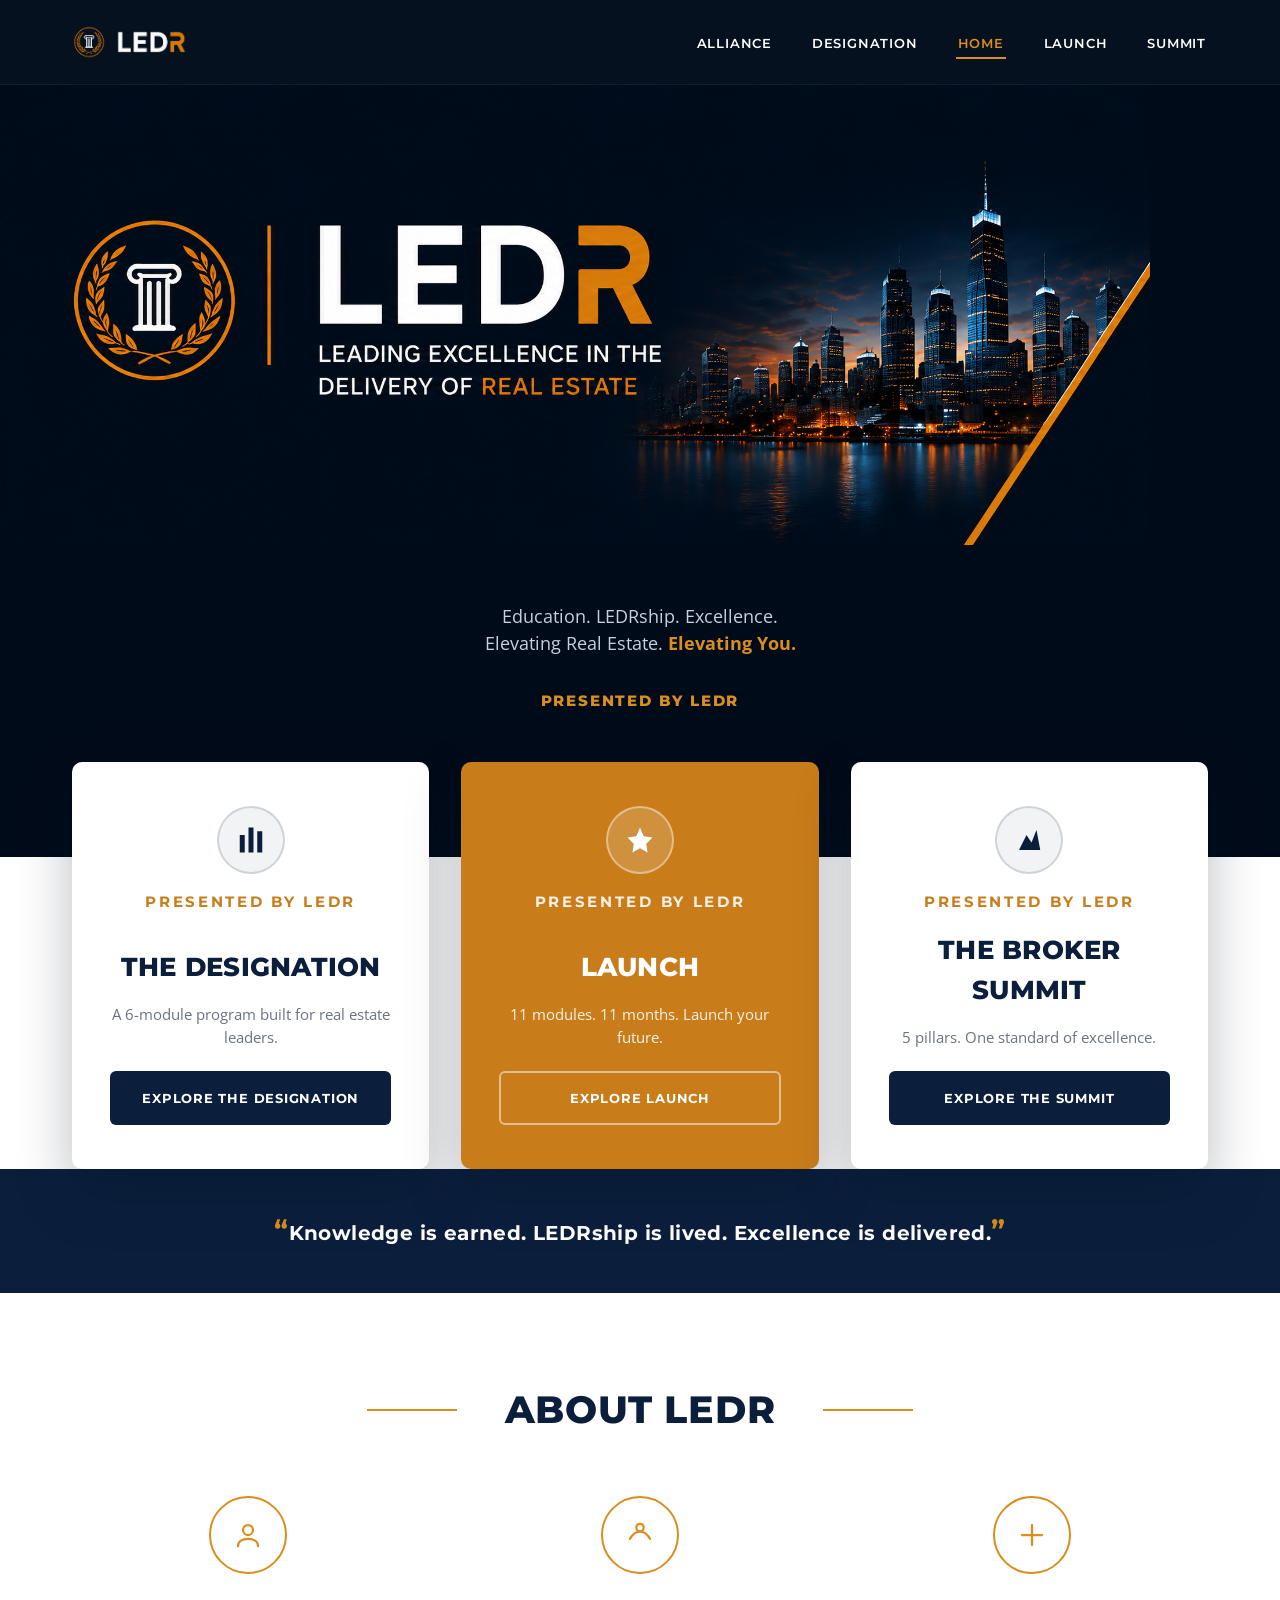
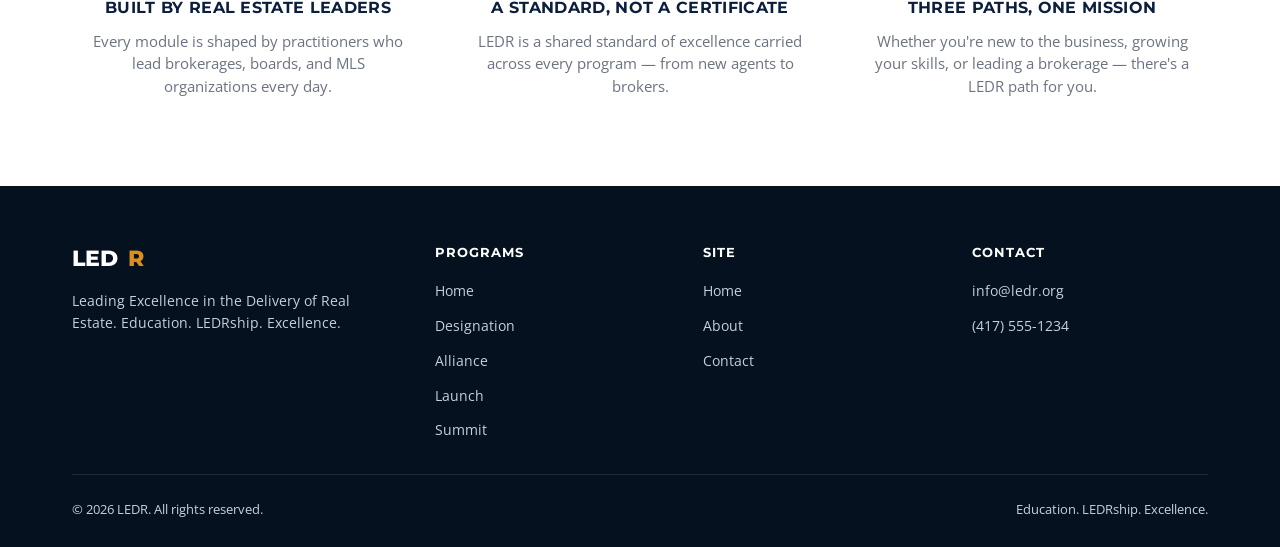
==== index.html @ 6efa2157 "navbar_reorder" ====
<!DOCTYPE html>
<html lang="en">
<head>
<meta charset="UTF-8">
<meta name="viewport" content="width=device-width, initial-scale=1.0">
<title>LEDR | Leading Excellence in the Delivery of Real Estate</title>
<meta name="description" content="LEDR — Education. LEDRship. Excellence. Explore The Designation, Launch, and The Broker Summit.">
<link rel="stylesheet" href="css/styles.css?v=2">
</head>
<body>
<a class="skip-link" href="#main">Skip to content</a>

<!-- ============ HEADER ============ -->
<header class="site-header">
  <div class="container nav-wrap">
    <a href="index.html" class="brand">
      <img src="images/logo-mark.png" alt="" class="brand-mark">
      <img src="images/ledr-wordmark.png" alt="LEDR" class="brand-wordmark">
    </a>
    <nav aria-label="Primary">
      <ul class="nav-links">
        <li><a href="alliance.html">Alliance</a></li>
        <li><a href="designation.html">Designation</a></li>
        <li><a href="index.html" aria-current="page">Home</a></li>
        <li><a href="launch.html">Launch</a></li>
        <li><a href="summit.html">Summit</a></li>
      </ul>
    </nav>
    <button class="nav-toggle" aria-label="Toggle navigation menu" aria-expanded="false">&#9776;</button>
  </div>
</header>

<main id="main">
  <!-- ============ HERO ============ -->
  <section class="hero hero-banner-section">
    <div class="hero-banner-frame" data-image-key="home-hero" data-image-alt="LEDR — Leading Excellence in the Delivery of Real Estate">
      <div class="media-placeholder">Add your hero image<br>(edit js/image-config.js — key: "home-hero")</div>
    </div>
    <div class="container hero-banner-supporting">
      <p class="hero-desc-xl">Education. LEDRship. Excellence.<br>Elevating Real Estate. <span class="accent">Elevating You.</span></p>
      <p class="hero-presented-xl">Presented by LEDR</p>
    </div>
  </section>

  <!-- ============ PROGRAM CARDS ============ -->
  <div class="container program-cards-wrap">
    <div class="grid grid-3">

      <article class="program-card">
        <span class="icon-badge">
          <svg width="30" height="30" viewBox="0 0 24 24" fill="none" aria-hidden="true"><rect x="10" y="2" width="4" height="20" fill="#0B1F3D"/><rect x="3" y="8" width="4" height="14" fill="#0B1F3D"/><rect x="17" y="5" width="4" height="17" fill="#0B1F3D"/></svg>
        </span>
        <p class="eyebrow on-card">Presented by LEDR</p>
        <h3>The Designation</h3>
        <p>A 6-module program built for real estate leaders.</p>
        <a href="designation.html" class="btn btn-navy">Explore the Designation</a>
      </article>

      <article class="program-card is-featured">
        <span class="icon-badge">
          <svg width="30" height="30" viewBox="0 0 24 24" fill="none" aria-hidden="true"><path d="M12 2 L15 9 L22 10 L17 15 L18 22 L12 18.5 L6 22 L7 15 L2 10 L9 9 Z" fill="#FFFFFF"/></svg>
        </span>
        <p class="eyebrow on-card">Presented by LEDR</p>
        <h3>Launch</h3>
        <p>11 modules. 11 months. Launch your future.</p>
        <a href="launch.html" class="btn btn-outline">Explore Launch</a>
      </article>

      <article class="program-card">
        <span class="icon-badge">
          <svg width="30" height="30" viewBox="0 0 24 24" fill="none" aria-hidden="true"><path d="M4 20 L10 8 L14 14 L18 4 L21 20 Z" fill="#0B1F3D"/></svg>
        </span>
        <p class="eyebrow on-card">Presented by LEDR</p>
        <h3>The Broker Summit</h3>
        <p>5 pillars. One standard of excellence.</p>
        <a href="summit.html" class="btn btn-navy">Explore the Summit</a>
      </article>

    </div>
  </div>

  <!-- ============ QUOTE ============ -->
  <div class="quote-banner">
    <p><span class="mark">&#8220;</span>Knowledge is earned. LEDRship is lived. Excellence is delivered.<span class="mark">&#8221;</span></p>
  </div>

  <!-- ============ ABOUT ============ -->
  <section class="section" id="about">
    <div class="container">
      <div class="section-heading">
        <div class="rule"><h2>About LEDR</h2></div>
      </div>
      <div class="grid grid-3">
        <div class="feature-card">
          <span class="icon-circle">
            <svg width="30" height="30" viewBox="0 0 24 24" fill="none" aria-hidden="true"><circle cx="12" cy="8" r="4" stroke="#D98E1E" stroke-width="1.8"/><path d="M4 21c0-4 3.6-6 8-6s8 2 8 6" stroke="#D98E1E" stroke-width="1.8" stroke-linecap="round"/></svg>
          </span>
          <h3>Built by Real Estate Leaders</h3>
          <p>Every module is shaped by practitioners who lead brokerages, boards, and MLS organizations every day.</p>
        </div>
        <div class="feature-card">
          <span class="icon-circle">
            <svg width="30" height="30" viewBox="0 0 24 24" fill="none" aria-hidden="true"><path d="M4 15c2-4 6-6 8-6s6 2 8 6" stroke="#D98E1E" stroke-width="1.8" stroke-linecap="round"/><circle cx="12" cy="6" r="3" stroke="#D98E1E" stroke-width="1.8"/></svg>
          </span>
          <h3>A Standard, Not a Certificate</h3>
          <p>LEDR is a shared standard of excellence carried across every program — from new agents to brokers.</p>
        </div>
        <div class="feature-card">
          <span class="icon-circle">
            <svg width="30" height="30" viewBox="0 0 24 24" fill="none" aria-hidden="true"><path d="M4 12h16M12 4v16" stroke="#D98E1E" stroke-width="1.8" stroke-linecap="round"/></svg>
          </span>
          <h3>Three Paths, One Mission</h3>
          <p>Whether you're new to the business, growing your skills, or leading a brokerage — there's a LEDR path for you.</p>
        </div>
      </div>
    </div>
  </section>
</main>

<!-- ============ FOOTER ============ -->
<footer class="site-footer" id="contact">
  <div class="container">
    <div class="footer-grid">
      <div>
        <div class="footer-brand">LED<span class="brand-r">R</span></div>
        <p style="max-width:280px;font-size:14px;">Leading Excellence in the Delivery of Real Estate. Education. LEDRship. Excellence.</p>
      </div>
      <div class="footer-col">
        <h4>Programs</h4>
        <ul>
          <li><a href="index.html">Home</a></li>
          <li><a href="designation.html">Designation</a></li>
          <li><a href="alliance.html" aria-current="page">Alliance</a></li>
          <li><a href="launch.html">Launch</a></li>
          <li><a href="summit.html">Summit</a></li>
        </ul>
      </div>
      <div class="footer-col">
        <h4>Site</h4>
        <ul>
          <li><a href="index.html">Home</a></li>
          <li><a href="#about">About</a></li>
          <li><a href="#contact">Contact</a></li>
        </ul>
      </div>
      <div class="footer-col">
        <h4>Contact</h4>
        <ul>
          <li><a href="mailto:info@ledr.org">info@ledr.org</a></li>
          <li><a href="tel:14175551234">(417) 555-1234</a></li>
        </ul>
      </div>
    </div>
    <div class="footer-bottom">
      <span>&copy; 2026 LEDR. All rights reserved.</span>
      <span>Education. LEDRship. Excellence.</span>
    </div>
  </div>
</footer>

<script src="js/image-config.js?v=2"></script>
<script src="js/main.js?v=2"></script>
</body>
</html>
---- css/styles.css ----
/* =========================================================
   LEDR / ALLIANCE / DESIGNATION / LAUNCH / SUMMIT
   Shared stylesheet
   ========================================================= */

@import url('https://fonts.googleapis.com/css2?family=Montserrat:wght@500;600;700;800;900&family=Open+Sans:wght@400;500;600&display=swap');

:root {
  /* Brand colors — sampled from approved mockups */
  --navy-deepest: #05111F;   /* nav bar */
  --navy-dark: #0B1F3D;      /* hero / panel background */
  --navy-mid: #0F2647;
  --navy-banner: #000B19;    /* exact match to the LEDR hero banner graphic */
  --orange: #D98E1E;         /* icon / accent orange */
  --orange-dark: #C87C1A;    /* buttons */
  --orange-darker: #B06E17;  /* button hover */
  --white: #FFFFFF;
  --off-white: #F7F8FA;
  --gray-100: #FAFAFA;
  --gray-300: #E4E7EC;
  --gray-500: #6B7280;
  --gray-700: #384152;
  --text-on-navy: #FFFFFF;
  --text-muted-on-navy: #C7D0DE;

  --font-display: 'Montserrat', 'Arial Narrow', sans-serif;
  --font-body: 'Open Sans', Arial, sans-serif;

  --container-width: 1200px;
  --radius-sm: 6px;
  --radius-md: 10px;
}

* { box-sizing: border-box; }
html { scroll-behavior: smooth; }

body {
  margin: 0;
  font-family: var(--font-body);
  color: var(--gray-700);
  background: var(--white);
  line-height: 1.55;
}

img { max-width: 100%; display: block; }

a { text-decoration: none; color: inherit; }

h1, h2, h3, h4 {
  font-family: var(--font-display);
  margin: 0;
  color: var(--navy-dark);
  letter-spacing: 0.01em;
}

.container {
  max-width: var(--container-width);
  margin: 0 auto;
  padding: 0 32px;
}

.eyebrow {
  display: inline-block;
  font-family: var(--font-display);
  font-weight: 700;
  font-size: 13px;
  letter-spacing: 0.18em;
  text-transform: uppercase;
  color: var(--orange);
}

/* Skip link for accessibility */
.skip-link {
  position: absolute;
  left: -999px;
  top: 0;
  background: var(--orange-dark);
  color: #fff;
  padding: 10px 16px;
  z-index: 1000;
}
.skip-link:focus {
  left: 12px;
  top: 12px;
}

:focus-visible {
  outline: 3px solid var(--orange);
  outline-offset: 2px;
}

/* =========================================================
   HEADER / NAV
   ========================================================= */
.site-header {
  background: var(--navy-deepest);
  position: sticky;
  top: 0;
  z-index: 500;
  border-bottom: 1px solid rgba(255,255,255,0.06);
}

.nav-wrap {
  display: flex;
  align-items: center;
  justify-content: space-between;
  height: 84px;
}

.brand {
  display: flex;
  align-items: center;
  gap: 10px;
  font-family: var(--font-display);
  font-weight: 800;
  font-size: 26px;
  color: var(--white);
  letter-spacing: 0.02em;
}
.brand .brand-r { color: var(--orange); }
.brand-mark {
  width: 34px;
  height: 34px;
  flex-shrink: 0;
  display: block;
}
.brand-wordmark {
  height: 24px;
  width: auto;
  display: block;
}
.brand-sub {
  display: block;
  font-family: var(--font-body);
  font-weight: 600;
  font-size: 10px;
  letter-spacing: 0.16em;
  color: var(--text-muted-on-navy);
  text-transform: uppercase;
  margin-top: 2px;
}
.brand-text { display: flex; flex-direction: column; line-height: 1; }

.nav-links {
  display: flex;
  align-items: center;
  gap: 36px;
  list-style: none;
  margin: 0;
  padding: 0;
}
.nav-links a {
  font-family: var(--font-display);
  font-weight: 600;
  font-size: 13px;
  letter-spacing: 0.06em;
  text-transform: uppercase;
  color: var(--white);
  padding: 6px 2px;
  border-bottom: 2px solid transparent;
  transition: border-color 0.15s ease, color 0.15s ease;
  white-space: nowrap;
}
.nav-links a:hover,
.nav-links a[aria-current="page"] {
  color: var(--orange);
  border-color: var(--orange);
}

.nav-cta {
  background: var(--orange-dark);
  color: var(--white) !important;
  font-family: var(--font-display);
  font-weight: 700;
  font-size: 13px;
  letter-spacing: 0.05em;
  text-transform: uppercase;
  padding: 12px 22px;
  border-radius: var(--radius-sm);
  border-bottom: none !important;
  transition: background 0.15s ease, transform 0.15s ease;
}
.nav-cta:hover { background: var(--orange-darker); transform: translateY(-1px); }

.nav-toggle {
  display: none;
  background: none;
  border: none;
  color: var(--white);
  font-size: 26px;
  cursor: pointer;
}

@media (max-width: 900px) {
  .nav-toggle { display: block; }
  .nav-links {
    position: absolute;
    top: 84px;
    left: 0;
    right: 0;
    background: var(--navy-deepest);
    flex-direction: column;
    align-items: flex-start;
    gap: 0;
    padding: 8px 32px 20px;
    display: none;
  }
  .nav-links.is-open { display: flex; }
  .nav-links li { width: 100%; }
  .nav-links a { display: block; padding: 12px 0; border-bottom: 1px solid rgba(255,255,255,0.08); }
  .nav-cta { display: inline-block; margin-top: 12px; }
}

/* =========================================================
   HERO (shared shape across all programs)
   ========================================================= */
.hero {
  position: relative;
  background: var(--navy-dark);
  color: var(--text-on-navy);
  overflow: hidden;
}

.hero-grid {
  display: grid;
  grid-template-columns: 1.1fr 1fr;
  align-items: stretch;
  min-height: 560px;
}

.hero-content {
  padding: 72px 0 56px 32px;
  max-width: 640px;
  display: flex;
  flex-direction: column;
  gap: 18px;
  justify-content: center;
  position: relative;
  z-index: 2;
}

.hero-eyebrow {
  font-family: var(--font-display);
  font-weight: 700;
  font-size: 14px;
  letter-spacing: 0.14em;
  text-transform: uppercase;
  color: var(--text-muted-on-navy);
}
.hero-eyebrow .accent { color: var(--orange); }

.hero-title {
  font-size: clamp(44px, 6vw, 76px);
  font-weight: 900;
  line-height: 0.98;
  color: var(--white);
  text-transform: uppercase;
}
.hero-title .accent { color: var(--orange); }

.hero-tagline {
  font-family: var(--font-display);
  font-weight: 700;
  font-size: clamp(18px, 2vw, 24px);
  letter-spacing: 0.04em;
  color: var(--orange);
  text-transform: uppercase;
}

.hero-desc {
  font-size: 17px;
  color: var(--text-muted-on-navy);
  max-width: 480px;
}

.hero-actions {
  display: flex;
  gap: 16px;
  margin-top: 6px;
  flex-wrap: wrap;
}

.hero-media {
  position: relative;
  min-height: 360px;
  background: var(--navy-mid);
}
.hero-media img {
  width: 100%;
  height: 100%;
  object-fit: cover;
  position: absolute;
  inset: 0;
}
.hero-media .media-placeholder {
  position: absolute;
  inset: 0;
  display: flex;
  align-items: center;
  justify-content: center;
  text-align: center;
  padding: 24px;
  background: linear-gradient(135deg, var(--navy-mid), var(--navy-dark));
  color: var(--text-muted-on-navy);
  font-family: var(--font-display);
  font-size: 13px;
  letter-spacing: 0.08em;
  text-transform: uppercase;
}
/* Orange diagonal wedge accent, echoes the mockups */
.hero-media::after {
  content: "";
  position: absolute;
  right: 0;
  bottom: 0;
  width: 0;
  height: 0;
  border-style: solid;
  border-width: 0 0 170px 170px;
  border-color: transparent transparent var(--orange) transparent;
  z-index: 3;
}

@media (max-width: 860px) {
  .hero-grid { grid-template-columns: 1fr; min-height: unset; }
  .hero-content { padding: 48px 24px 40px; max-width: none; }
  .hero-media { min-height: 260px; }
}

/* Full-bleed centered hero (LEDR home) */
.hero-full {
  min-height: 660px;
  display: flex;
  align-items: center;
  justify-content: center;
  text-align: center;
}
.hero-bg {
  position: absolute;
  inset: 0;
  z-index: 0;
}
.hero-bg img {
  width: 100%;
  height: 100%;
  object-fit: cover;
  position: absolute;
  inset: 0;
}
.hero-bg .media-placeholder {
  position: absolute;
  inset: 0;
  display: flex;
  align-items: center;
  justify-content: center;
  text-align: center;
  padding: 24px;
  background: linear-gradient(135deg, var(--navy-mid), var(--navy-dark));
  color: var(--text-muted-on-navy);
  font-family: var(--font-display);
  font-size: 13px;
  letter-spacing: 0.08em;
  text-transform: uppercase;
}
.hero-overlay {
  position: absolute;
  inset: 0;
  z-index: 1;
  background:
    linear-gradient(180deg, rgba(5,17,31,0.80) 0%, rgba(5,17,31,0.45) 45%, rgba(5,17,31,0.92) 100%);
}
.hero-full-content {
  position: relative;
  z-index: 2;
  padding: 90px 24px 160px;
  max-width: 880px;
  margin: 0 auto;
  display: flex;
  flex-direction: column;
  align-items: center;
  gap: 14px;
}
.hero-title-xl {
  font-size: clamp(52px, 9vw, 108px);
  font-weight: 900;
  line-height: 0.95;
  color: var(--white);
  text-transform: uppercase;
}
.hero-title-xl .accent { color: var(--orange); }
.hero-tagline-xl {
  font-family: var(--font-display);
  font-weight: 800;
  font-size: clamp(20px, 3.2vw, 36px);
  color: var(--white);
  text-transform: uppercase;
  line-height: 1.15;
}
.hero-tagline-xl .accent { color: var(--orange); }
.hero-desc-xl {
  font-size: clamp(15px, 1.6vw, 18px);
  color: var(--text-muted-on-navy);
  line-height: 1.5;
  max-width: 620px;
}
.hero-desc-xl .accent { color: var(--orange); font-weight: 700; }
.hero-presented-xl {
  font-family: var(--font-display);
  font-weight: 800;
  font-size: 15px;
  letter-spacing: 0.12em;
  color: var(--orange);
  text-transform: uppercase;
  margin-top: 4px;
}

@media (max-width: 640px) {
  .hero-full { min-height: 520px; }
  .hero-full-content { padding: 64px 20px 130px; }
}

/* Image-based hero banner (LEDR home) — the graphic already contains the
   wordmark and tagline, so we just frame it on matching navy and let any
   leftover space (above/below on very wide/short screens, or left/right on
   very tall/narrow ones) show the same navy with no visible seam. */
.hero-banner-section {
  background: var(--navy-banner);
  display: block;
  min-height: 0;
}
.hero-banner-frame {
  width: 100%;
  height: min(40vw, 460px);
  min-height: 190px;
  background: var(--navy-banner);
  display: flex;
  align-items: center;
  justify-content: flex-start;
  overflow: hidden;
}
.hero-banner-frame img {
  height: 100%;
  width: auto;
  max-width: none;
  display: block;
  flex-shrink: 0;
}
.hero-banner-frame .media-placeholder {
  height: 100%;
  width: min(40vw, 460px);
  aspect-ratio: 1983 / 793;
  display: flex;
  align-items: center;
  justify-content: center;
  text-align: center;
  padding: 24px;
  background: var(--navy-banner);
  color: var(--text-muted-on-navy);
  font-family: var(--font-display);
  font-size: 13px;
  letter-spacing: 0.08em;
  text-transform: uppercase;
}
.hero-banner-supporting {
  text-align: center;
  padding: 40px 24px 130px;
  display: flex;
  flex-direction: column;
  align-items: center;
  gap: 10px;
}

/* Hero icon row (Alliance-style 3-up strip under the hero text, full width band) */
.hero-icon-strip {
  background: var(--navy-dark);
  border-top: 1px solid rgba(255,255,255,0.08);
}
.hero-icon-strip .container {
  display: grid;
  grid-template-columns: repeat(3, 1fr);
  gap: 24px;
  padding-top: 28px;
  padding-bottom: 40px;
}
.icon-item {
  display: flex;
  align-items: center;
  gap: 16px;
}
.icon-item svg { flex-shrink: 0; }
.icon-item span {
  font-family: var(--font-display);
  font-weight: 700;
  font-size: 14px;
  letter-spacing: 0.02em;
  text-transform: uppercase;
  color: var(--white);
  line-height: 1.25;
}
@media (max-width: 860px) {
  .hero-icon-strip .container { grid-template-columns: 1fr; }
}

/* =========================================================
   BUTTONS
   ========================================================= */
.btn {
  display: inline-block;
  font-family: var(--font-display);
  font-weight: 700;
  font-size: 13px;
  letter-spacing: 0.06em;
  text-transform: uppercase;
  padding: 15px 30px;
  border-radius: var(--radius-sm);
  transition: background 0.15s ease, color 0.15s ease, transform 0.15s ease, border-color .15s ease;
  border: 2px solid transparent;
  cursor: pointer;
}
.btn-primary {
  background: var(--orange-dark);
  color: var(--white);
}
.btn-primary:hover { background: var(--orange-darker); transform: translateY(-1px); }

.btn-outline {
  background: transparent;
  color: var(--white);
  border-color: rgba(255,255,255,0.5);
}
.btn-outline:hover { border-color: var(--orange); color: var(--orange); }

.btn-navy {
  background: var(--navy-dark);
  color: var(--white);
}
.btn-navy:hover { background: var(--navy-mid); }

/* =========================================================
   SECTION HEADERS
   ========================================================= */
.section {
  padding: 88px 0;
}
.section-tight { padding: 64px 0; }
.section-alt { background: var(--gray-100); }
.section-navy { background: var(--navy-dark); color: var(--text-on-navy); }

.section-heading {
  text-align: center;
  margin-bottom: 56px;
}
.section-heading h2 {
  font-size: clamp(26px, 3.4vw, 38px);
  font-weight: 800;
  text-transform: uppercase;
  letter-spacing: 0.02em;
  position: relative;
  display: inline-block;
  padding: 0 28px;
}
.section-heading.on-navy h2 { color: var(--white); }
.section-heading .rule {
  display: flex;
  align-items: center;
  gap: 20px;
  justify-content: center;
}
.section-heading .rule::before,
.section-heading .rule::after {
  content: "";
  height: 2px;
  width: 90px;
  background: var(--orange);
  display: block;
}
@media (max-width: 640px) {
  .section-heading .rule::before,
  .section-heading .rule::after { width: 32px; }
}

/* =========================================================
   FEATURE GRIDS
   ========================================================= */
.grid {
  display: grid;
  gap: 40px;
}
.grid-2 { grid-template-columns: repeat(2, 1fr); }
.grid-3 { grid-template-columns: repeat(3, 1fr); }
.grid-4 { grid-template-columns: repeat(4, 1fr); }
.grid-5 { grid-template-columns: repeat(5, 1fr); }
.grid-6 { grid-template-columns: repeat(6, 1fr); }

@media (max-width: 980px) {
  .grid-4, .grid-5, .grid-6 { grid-template-columns: repeat(2, 1fr); }
}
@media (max-width: 640px) {
  .grid-2, .grid-3, .grid-4, .grid-5, .grid-6 { grid-template-columns: 1fr; }
}

.feature-card {
  text-align: center;
  padding: 0 12px;
}
.feature-card .icon-circle {
  width: 78px;
  height: 78px;
  margin: 0 auto 22px;
  border-radius: 50%;
  border: 2px solid var(--orange);
  display: flex;
  align-items: center;
  justify-content: center;
}
.feature-card h3 {
  font-size: 16px;
  font-weight: 700;
  text-transform: uppercase;
  letter-spacing: 0.02em;
  margin-bottom: 10px;
}
.feature-card p {
  font-size: 14.5px;
  color: var(--gray-500);
  margin: 0;
}

/* Column dividers for feature rows (like "THE PROGRAM" section) */
.divided-row {
  display: grid;
  gap: 0;
}
.divided-row > .feature-card {
  border-right: 1px solid var(--gray-300);
  padding: 0 28px;
}
.divided-row > .feature-card:last-child { border-right: none; }
@media (max-width: 980px) {
  .divided-row { grid-template-columns: repeat(2, 1fr) !important; }
  .divided-row > .feature-card:nth-child(2n) { border-right: none; }
  .divided-row > .feature-card { border-bottom: 1px solid var(--gray-300); padding-bottom: 32px; margin-bottom: 8px; }
}
@media (max-width: 640px) {
  .divided-row { grid-template-columns: 1fr !important; }
}

/* Module cards (numbered) */
.module-card {
  background: var(--white);
  border: 1px solid var(--gray-300);
  border-radius: var(--radius-md);
  padding: 30px 26px;
  text-align: center;
}
.module-card .module-number {
  font-family: var(--font-display);
  font-weight: 800;
  font-size: 12px;
  letter-spacing: 0.1em;
  color: var(--orange);
  text-transform: uppercase;
  margin-bottom: 14px;
}
.module-card .icon-circle {
  width: 62px;
  height: 62px;
  margin: 0 auto 18px;
  border-radius: 50%;
  border: 2px solid var(--orange);
  display: flex;
  align-items: center;
  justify-content: center;
}
.module-card h3 {
  font-size: 15px;
  font-weight: 700;
  text-transform: uppercase;
  margin-bottom: 8px;
}
.module-card p { font-size: 13.5px; color: var(--gray-500); margin: 0; }

/* Numbered module list (Launch page) */
.module-list {
  list-style: none;
  margin: 0;
  padding: 0;
  display: flex;
  flex-direction: column;
  gap: 4px;
}
.module-list li {
  display: flex;
  align-items: center;
  gap: 16px;
  padding: 14px 0;
  border-bottom: 1px solid var(--gray-300);
  font-family: var(--font-display);
  font-weight: 600;
  font-size: 15px;
  color: var(--navy-dark);
}
.module-list .num {
  width: 30px;
  height: 30px;
  border-radius: 50%;
  border: 2px solid var(--orange);
  color: var(--orange);
  display: flex;
  align-items: center;
  justify-content: center;
  font-size: 13px;
  font-weight: 800;
  flex-shrink: 0;
}

/* Bottom "band" strip with several columns + a highlighted stronger-together panel */
.band {
  background: var(--navy-dark);
  color: var(--text-on-navy);
  padding: 56px 0 0;
  border-top: 4px solid var(--orange);
}
.band-grid {
  display: grid;
  grid-template-columns: repeat(4, 1fr) auto 1.4fr;
  gap: 36px;
  align-items: start;
  padding-bottom: 48px;
}
.band-item h3 {
  color: var(--white);
  font-size: 14px;
  font-weight: 700;
  text-transform: uppercase;
  margin-bottom: 10px;
}
.band-item p {
  color: var(--text-muted-on-navy);
  font-size: 13.5px;
  margin: 0;
}
.band-item .icon-circle {
  width: 56px;
  height: 56px;
  border-radius: 50%;
  border: 2px solid var(--orange);
  display: flex;
  align-items: center;
  justify-content: center;
  margin-bottom: 16px;
}
.band-divider {
  width: 1px;
  align-self: stretch;
  background: rgba(255,255,255,0.15);
}
.band-callout {
  display: flex;
  align-items: center;
  gap: 20px;
}
.band-callout .icon-circle {
  width: 64px;
  height: 64px;
  border-radius: 50%;
  border: 2px solid var(--orange);
  display: flex;
  align-items: center;
  justify-content: center;
  flex-shrink: 0;
}
.band-callout p {
  font-family: var(--font-display);
  font-weight: 800;
  font-size: 20px;
  text-transform: uppercase;
  line-height: 1.25;
  color: var(--white);
  margin: 0;
}
.band-callout p .accent { color: var(--orange); }

@media (max-width: 980px) {
  .band-grid { grid-template-columns: repeat(2, 1fr); }
  .band-divider { display: none; }
  .band-callout { grid-column: 1 / -1; }
}
@media (max-width: 640px) {
  .band-grid { grid-template-columns: 1fr; }
}

/* Simple footer band, e.g. Broker Summit "ONE STANDARD OF EXCELLENCE." */
.statement-band {
  background: var(--orange-dark);
  color: var(--white);
  text-align: center;
  padding: 26px 0;
  font-family: var(--font-display);
  font-weight: 800;
  font-size: 18px;
  letter-spacing: 0.08em;
  text-transform: uppercase;
}

/* Quote banner (LEDR home) */
.quote-banner {
  background: var(--navy-dark);
  color: var(--white);
  text-align: center;
  padding: 40px 24px;
}
.quote-banner p {
  font-family: var(--font-display);
  font-weight: 700;
  font-size: clamp(16px, 2vw, 20px);
  letter-spacing: 0.02em;
  max-width: 760px;
  margin: 0 auto;
}
.quote-banner .mark { color: var(--orange); font-size: 28px; }

/* Program cards on LEDR home (3-up: Designation / Launch / Summit) */
.program-card {
  background: var(--white);
  border-radius: var(--radius-md);
  padding: 44px 38px;
  box-shadow: 0 24px 55px rgba(5,17,31,0.28);
  display: flex;
  flex-direction: column;
  align-items: center;
  text-align: center;
  gap: 16px;
}
.program-card.is-featured {
  background: var(--orange-dark);
  color: var(--white);
}
.program-card.is-featured .eyebrow,
.program-card.is-featured h3 { color: var(--white); }
.program-card .icon-badge {
  width: 68px;
  height: 68px;
  border-radius: 50%;
  border: 2px solid rgba(11,31,61,0.15);
  background: rgba(11,31,61,0.05);
  display: flex;
  align-items: center;
  justify-content: center;
}
.program-card.is-featured .icon-badge {
  background: rgba(255,255,255,0.16);
  border-color: rgba(255,255,255,0.4);
}
.program-card h3 {
  font-size: 26px;
  font-weight: 800;
  text-transform: uppercase;
}
.program-card .eyebrow.on-card { color: var(--orange-dark); }
.program-card.is-featured .eyebrow.on-card { color: rgba(255,255,255,0.9); }
.program-card p {
  font-size: 15px;
  color: var(--gray-500);
  margin: 0;
  flex: 1;
  max-width: 280px;
}
.program-card.is-featured p { color: rgba(255,255,255,0.9); }
.program-card .btn {
  align-self: stretch;
  width: 100%;
  margin-top: 6px;
}

.program-cards-wrap {
  margin-top: -95px;
  position: relative;
  z-index: 10;
}
.program-cards-wrap .grid-3 { gap: 32px; }

@media (max-width: 900px) {
  .program-cards-wrap { margin-top: 32px; }
}

/* FAQ */
.faq-item {
  border-bottom: 1px solid var(--gray-300);
  padding: 22px 0;
}
.faq-item summary {
  cursor: pointer;
  font-family: var(--font-display);
  font-weight: 700;
  font-size: 16px;
  color: var(--navy-dark);
  list-style: none;
  display: flex;
  justify-content: space-between;
  align-items: center;
  gap: 16px;
}
.faq-item summary::-webkit-details-marker { display: none; }
.faq-item summary::after {
  content: "+";
  color: var(--orange);
  font-size: 22px;
  font-weight: 800;
  flex-shrink: 0;
}
.faq-item[open] summary::after { content: "\2212"; }
.faq-item p {
  margin: 14px 0 0;
  font-size: 14.5px;
  color: var(--gray-500);
  max-width: 720px;
}

/* =========================================================
   FOOTER
   ========================================================= */
.site-footer {
  background: var(--navy-deepest);
  color: var(--text-muted-on-navy);
  padding: 56px 0 28px;
}
.footer-grid {
  display: grid;
  grid-template-columns: 1.4fr 1fr 1fr 1fr;
  gap: 32px;
  padding-bottom: 32px;
  border-bottom: 1px solid rgba(255,255,255,0.1);
}
.footer-brand {
  display: flex;
  align-items: center;
  gap: 10px;
  font-family: var(--font-display);
  font-weight: 800;
  font-size: 22px;
  color: var(--white);
  margin-bottom: 14px;
}
.footer-brand .brand-r { color: var(--orange); }
.footer-col h4 {
  color: var(--white);
  font-size: 13px;
  letter-spacing: 0.08em;
  text-transform: uppercase;
  margin-bottom: 16px;
}
.footer-col ul { list-style: none; margin: 0; padding: 0; display: flex; flex-direction: column; gap: 10px; }
.footer-col a { font-size: 14px; color: var(--text-muted-on-navy); }
.footer-col a:hover { color: var(--orange); }
.footer-bottom {
  display: flex;
  justify-content: space-between;
  align-items: center;
  flex-wrap: wrap;
  gap: 12px;
  padding-top: 24px;
  font-size: 13px;
}
@media (max-width: 780px) {
  .footer-grid { grid-template-columns: 1fr 1fr; }
}
@media (max-width: 480px) {
  .footer-grid { grid-template-columns: 1fr; }
}
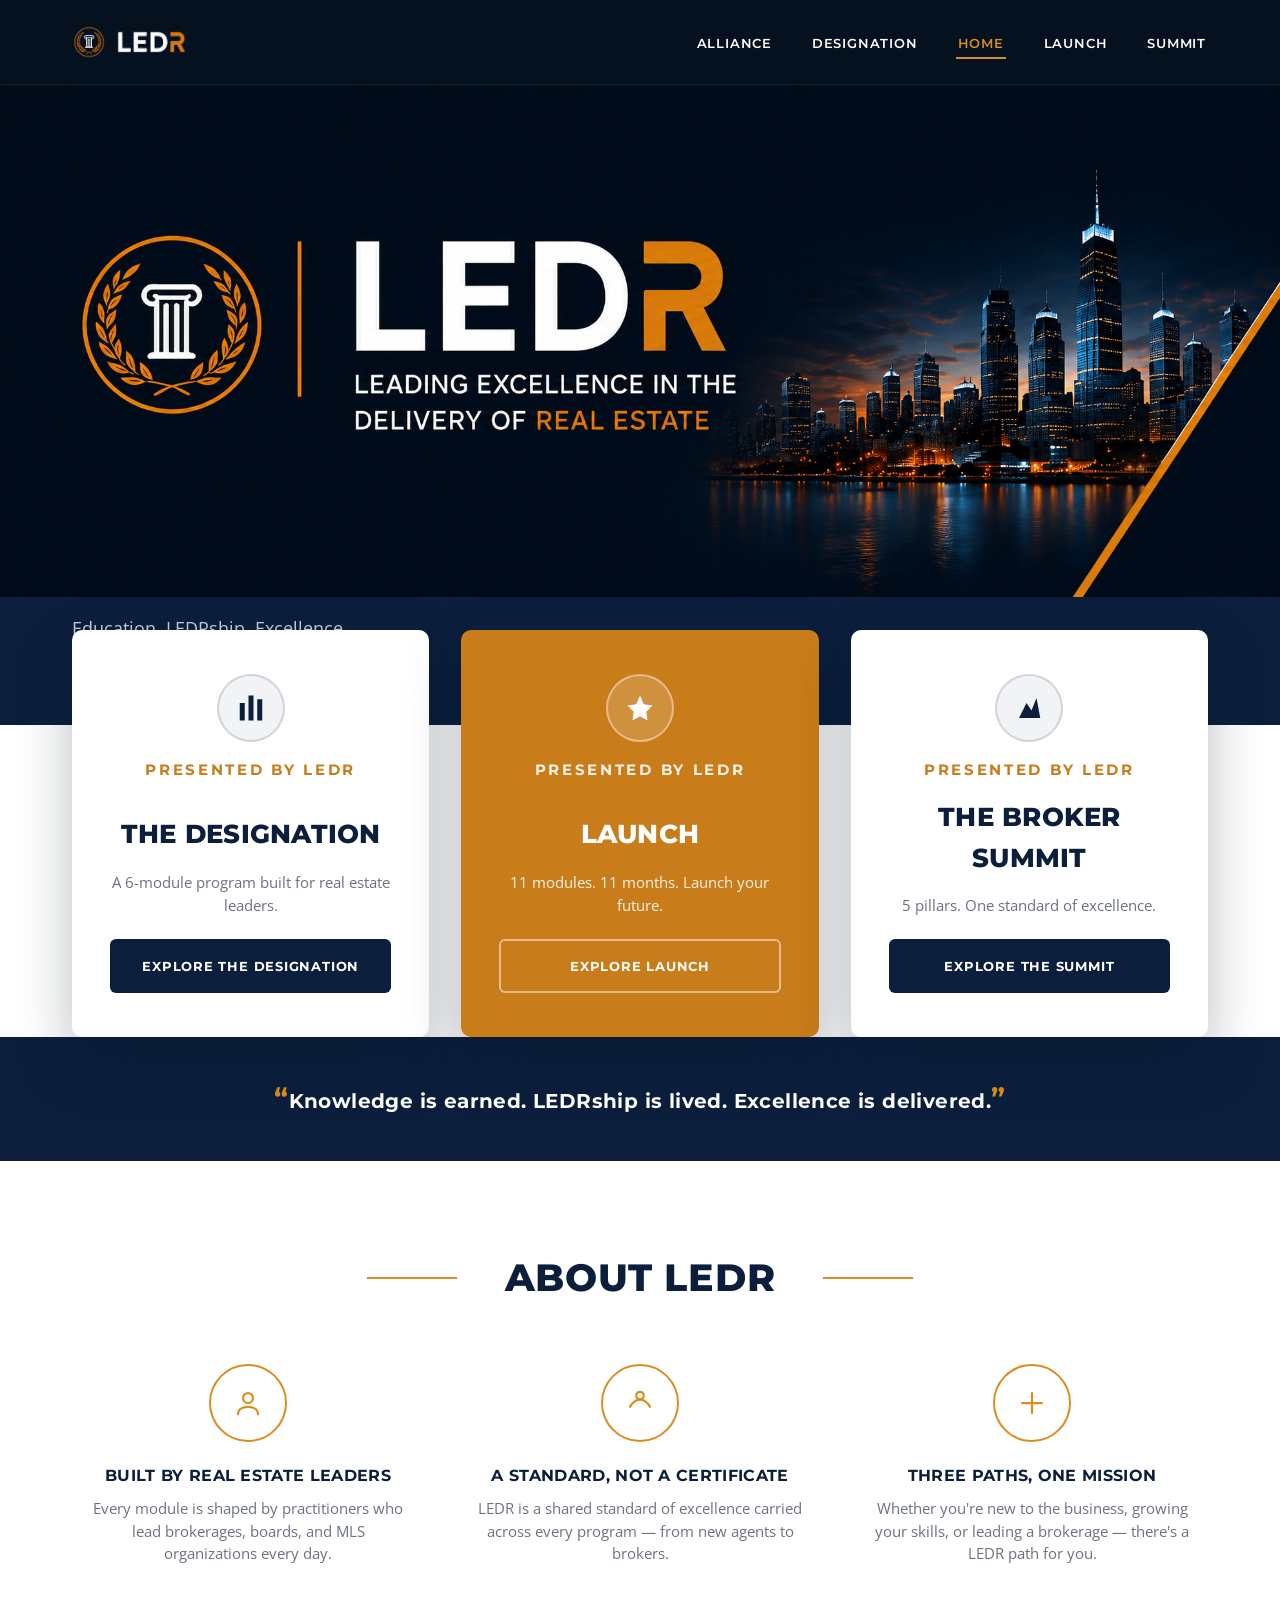
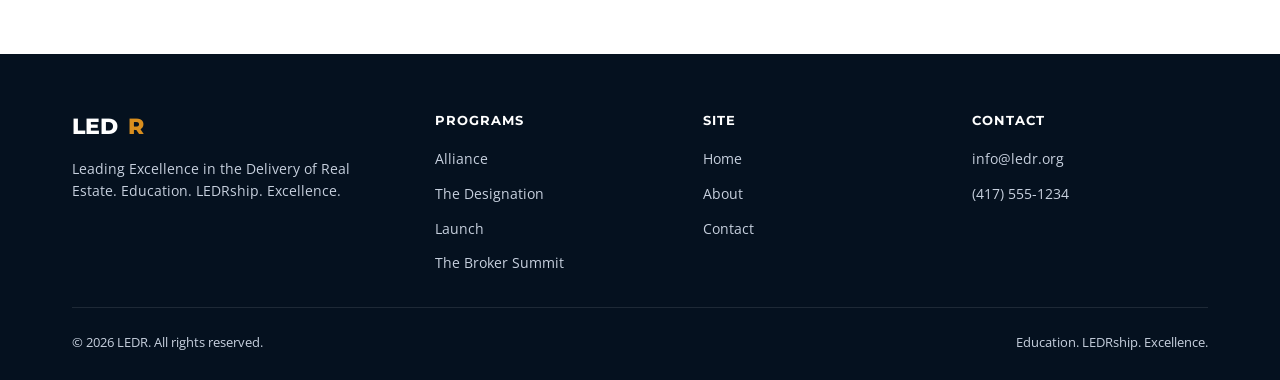
==== commit a4a641a2: "change" ====
--- a/index.html
+++ b/index.html
@@ -32,11 +32,11 @@
 
 <main id="main">
   <!-- ============ HERO ============ -->
-  <section class="hero hero-banner-section">
-    <div class="hero-banner-frame" data-image-key="home-hero" data-image-alt="LEDR — Leading Excellence in the Delivery of Real Estate">
+  <section class="hero hero-image-section">
+    <div class="hero-image-frame" data-image-key="home-hero" data-image-alt="LEDR — Leading Excellence in the Delivery of Real Estate">
       <div class="media-placeholder">Add your hero image<br>(edit js/image-config.js — key: "home-hero")</div>
     </div>
-    <div class="container hero-banner-supporting">
+    <div class="container hero-image-caption">
       <p class="hero-desc-xl">Education. LEDRship. Excellence.<br>Elevating Real Estate. <span class="accent">Elevating You.</span></p>
       <p class="hero-presented-xl">Presented by LEDR</p>
     </div>
@@ -128,11 +128,10 @@
       <div class="footer-col">
         <h4>Programs</h4>
         <ul>
-          <li><a href="index.html">Home</a></li>
-          <li><a href="designation.html">Designation</a></li>
-          <li><a href="alliance.html" aria-current="page">Alliance</a></li>
+          <li><a href="alliance.html">Alliance</a></li>
+          <li><a href="designation.html">The Designation</a></li>
           <li><a href="launch.html">Launch</a></li>
-          <li><a href="summit.html">Summit</a></li>
+          <li><a href="summit.html">The Broker Summit</a></li>
         </ul>
       </div>
       <div class="footer-col">
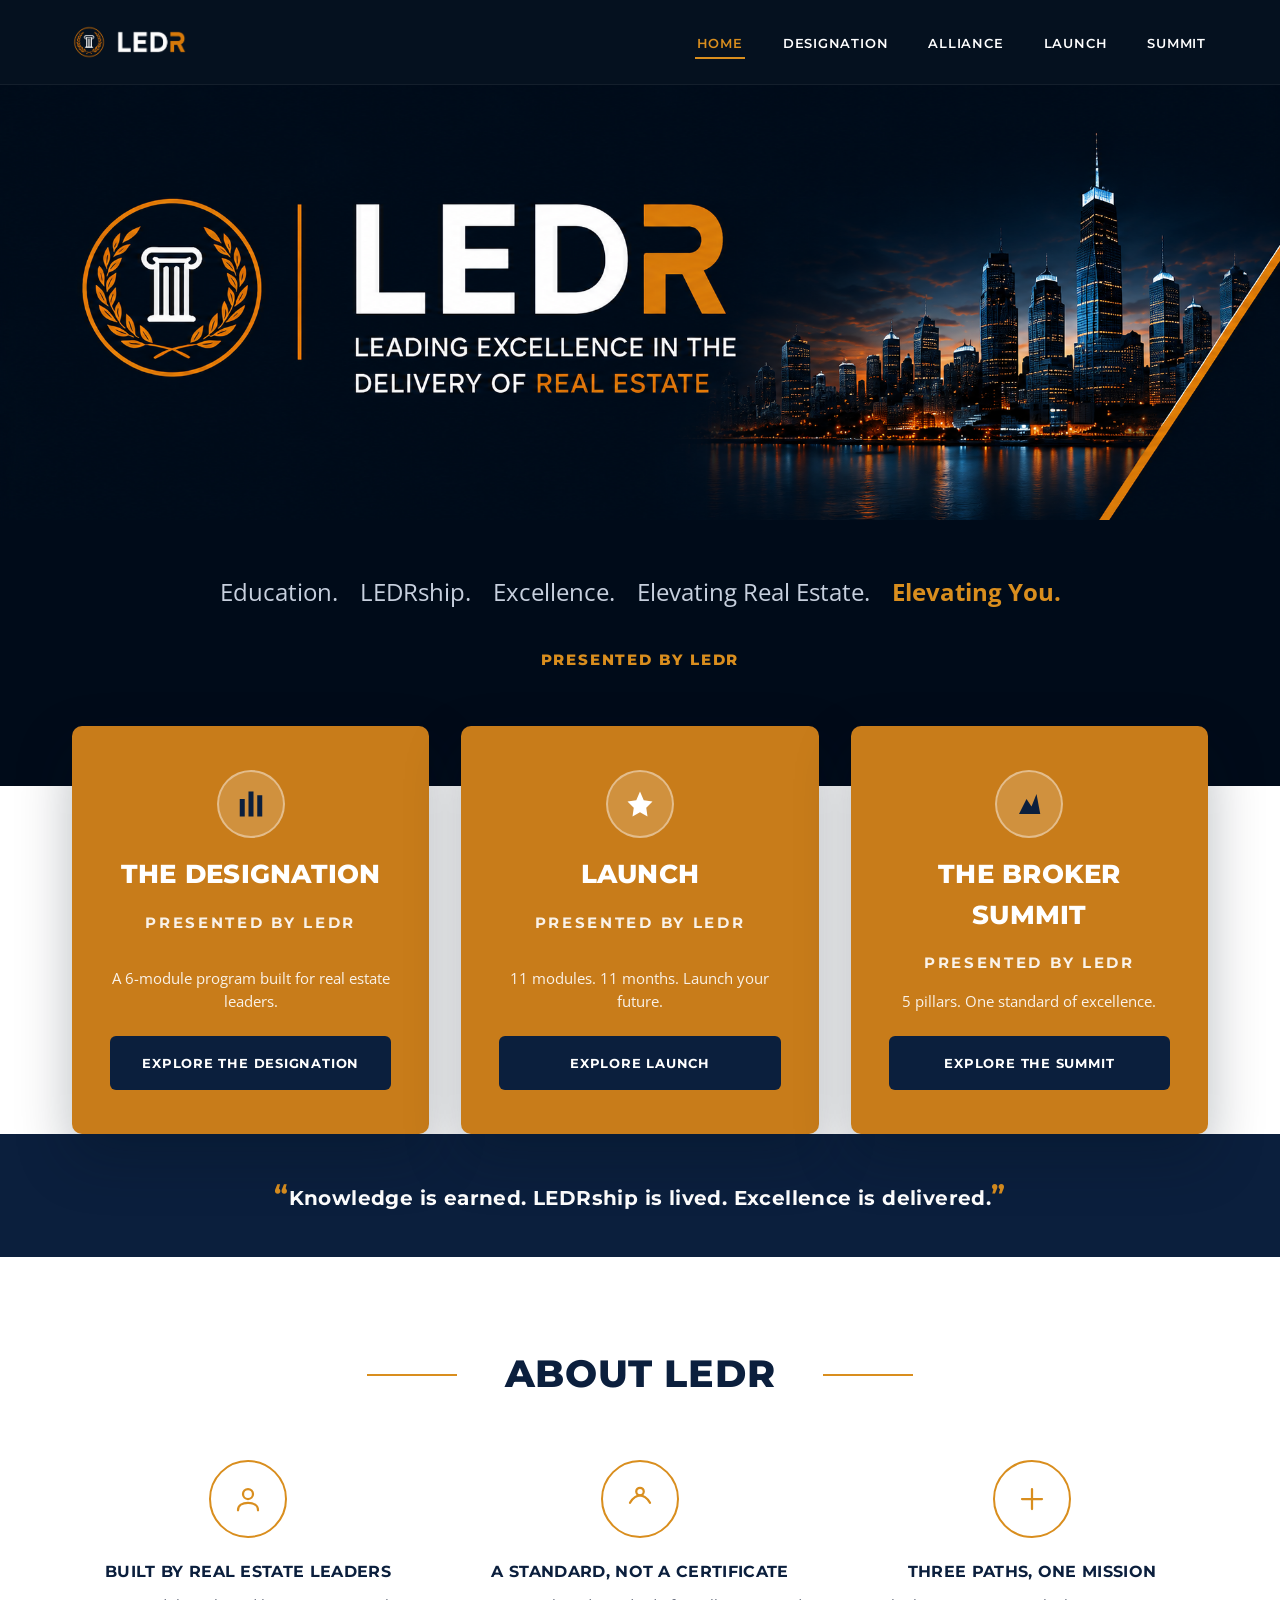
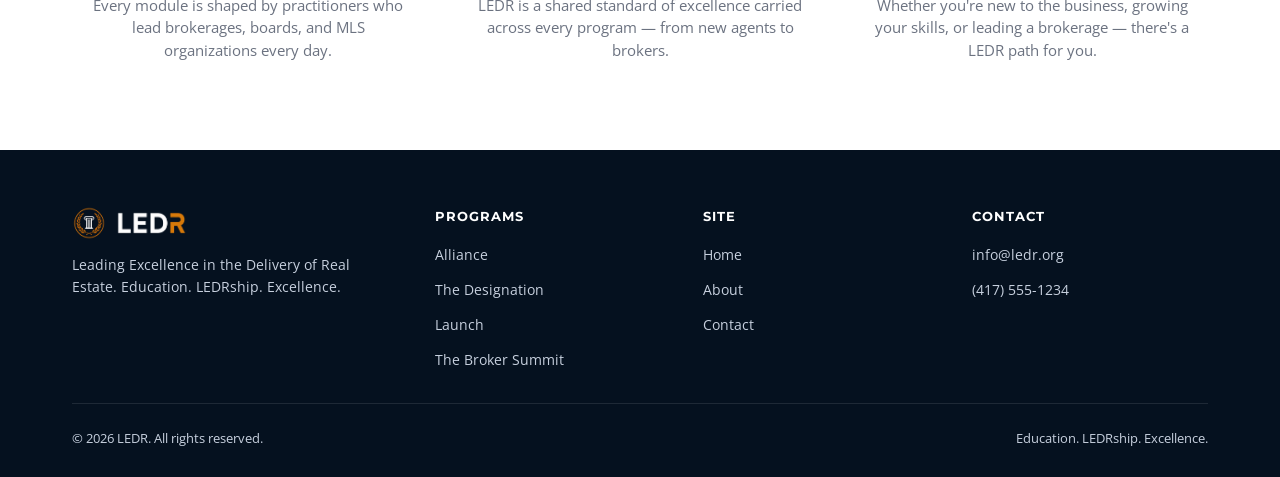
==== commit c070da14: "babriUpdate_v1.0" ====
--- a/index.html
+++ b/index.html
@@ -19,9 +19,9 @@
     </a>
     <nav aria-label="Primary">
       <ul class="nav-links">
+        <li><a href="index.html" aria-current="page">Home</a></li>
+        <li><a href="designation.html">Designation</a></li>
         <li><a href="alliance.html">Alliance</a></li>
-        <li><a href="designation.html">Designation</a></li>
-        <li><a href="index.html" aria-current="page">Home</a></li>
         <li><a href="launch.html">Launch</a></li>
         <li><a href="summit.html">Summit</a></li>
       </ul>
@@ -37,7 +37,13 @@
       <div class="media-placeholder">Add your hero image<br>(edit js/image-config.js — key: "home-hero")</div>
     </div>
     <div class="container hero-image-caption">
-      <p class="hero-desc-xl">Education. LEDRship. Excellence.<br>Elevating Real Estate. <span class="accent">Elevating You.</span></p>
+       <p class="hero-desc-xl">
+        <span>Education.</span>
+        <span>LEDRship.</span>
+        <span>Excellence.</span>
+        <span>Elevating Real Estate.</span>
+        <span class="accent">Elevating You.</span>
+      </p>
       <p class="hero-presented-xl">Presented by LEDR</p>
     </div>
   </section>
@@ -46,12 +52,12 @@
   <div class="container program-cards-wrap">
     <div class="grid grid-3">
 
-      <article class="program-card">
+      <article class="program-card is-featured">
         <span class="icon-badge">
           <svg width="30" height="30" viewBox="0 0 24 24" fill="none" aria-hidden="true"><rect x="10" y="2" width="4" height="20" fill="#0B1F3D"/><rect x="3" y="8" width="4" height="14" fill="#0B1F3D"/><rect x="17" y="5" width="4" height="17" fill="#0B1F3D"/></svg>
         </span>
+        <h3>The Designation</h3>
         <p class="eyebrow on-card">Presented by LEDR</p>
-        <h3>The Designation</h3>
         <p>A 6-module program built for real estate leaders.</p>
         <a href="designation.html" class="btn btn-navy">Explore the Designation</a>
       </article>
@@ -60,18 +66,18 @@
         <span class="icon-badge">
           <svg width="30" height="30" viewBox="0 0 24 24" fill="none" aria-hidden="true"><path d="M12 2 L15 9 L22 10 L17 15 L18 22 L12 18.5 L6 22 L7 15 L2 10 L9 9 Z" fill="#FFFFFF"/></svg>
         </span>
+        <h3>Launch</h3>
         <p class="eyebrow on-card">Presented by LEDR</p>
-        <h3>Launch</h3>
         <p>11 modules. 11 months. Launch your future.</p>
-        <a href="launch.html" class="btn btn-outline">Explore Launch</a>
+        <a href="launch.html" class="btn btn-navy">Explore Launch</a>
       </article>
 
-      <article class="program-card">
+      <article class="program-card is-featured">
         <span class="icon-badge">
           <svg width="30" height="30" viewBox="0 0 24 24" fill="none" aria-hidden="true"><path d="M4 20 L10 8 L14 14 L18 4 L21 20 Z" fill="#0B1F3D"/></svg>
         </span>
+        <h3>The Broker Summit</h3>
         <p class="eyebrow on-card">Presented by LEDR</p>
-        <h3>The Broker Summit</h3>
         <p>5 pillars. One standard of excellence.</p>
         <a href="summit.html" class="btn btn-navy">Explore the Summit</a>
       </article>
@@ -122,8 +128,10 @@
   <div class="container">
     <div class="footer-grid">
       <div>
-        <div class="footer-brand">LED<span class="brand-r">R</span></div>
-        <p style="max-width:280px;font-size:14px;">Leading Excellence in the Delivery of Real Estate. Education. LEDRship. Excellence.</p>
+        <div class="footer-brand">
+          <img src="images/logo-mark.png" alt="" class="brand-mark">
+          <img src="images/ledr-wordmark.png" alt="LEDR" class="brand-wordmark">
+        </div>        <p style="max-width:280px;font-size:14px;">Leading Excellence in the Delivery of Real Estate. Education. LEDRship. Excellence.</p>
       </div>
       <div class="footer-col">
         <h4>Programs</h4>
--- a/css/styles.css
+++ b/css/styles.css
@@ -398,11 +398,17 @@
 }
 .hero-tagline-xl .accent { color: var(--orange); }
 .hero-desc-xl {
-  font-size: clamp(15px, 1.6vw, 18px);
+  font-size: clamp(15px, 2vw, 24px);
   color: var(--text-muted-on-navy);
   line-height: 1.5;
-  max-width: 620px;
-}
+  max-width: none;
+  width: 100%;
+  display: flex;
+  flex-wrap: wrap;
+  justify-content: center;
+  gap: 8px 22px;
+}
+
 .hero-desc-xl .accent { color: var(--orange); font-weight: 700; }
 .hero-presented-xl {
   font-family: var(--font-display);
@@ -423,31 +429,29 @@
    wordmark and tagline, so we just frame it on matching navy and let any
    leftover space (above/below on very wide/short screens, or left/right on
    very tall/narrow ones) show the same navy with no visible seam. */
-.hero-banner-section {
+.hero-image-section {
   background: var(--navy-banner);
   display: block;
   min-height: 0;
 }
-.hero-banner-frame {
+.hero-image-frame {
   width: 100%;
-  height: min(40vw, 460px);
-  min-height: 190px;
+  height: clamp(240px, 34vw, 460px);
+  overflow: hidden;
   background: var(--navy-banner);
-  display: flex;
-  align-items: center;
-  justify-content: flex-start;
-  overflow: hidden;
-}
-.hero-banner-frame img {
+  display: block;
+  line-height: 0;
+}
+.hero-image-frame img {
+  width: 100%;
   height: 100%;
-  width: auto;
+  object-fit: cover;
+  object-position: center 48%;
   max-width: none;
   display: block;
-  flex-shrink: 0;
-}
-.hero-banner-frame .media-placeholder {
-  height: 100%;
-  width: min(40vw, 460px);
+}
+.hero-image-frame .media-placeholder {
+  width: 100%;
   aspect-ratio: 1983 / 793;
   display: flex;
   align-items: center;
@@ -461,9 +465,9 @@
   letter-spacing: 0.08em;
   text-transform: uppercase;
 }
-.hero-banner-supporting {
-  text-align: center;
-  padding: 40px 24px 130px;
+.hero-image-caption {
+  text-align: center;
+  padding: 30px 5vw 100px;
   display: flex;
   flex-direction: column;
   align-items: center;
@@ -874,7 +878,7 @@
 }
 
 .program-cards-wrap {
-  margin-top: -95px;
+  margin-top: -60px;
   position: relative;
   z-index: 10;
 }
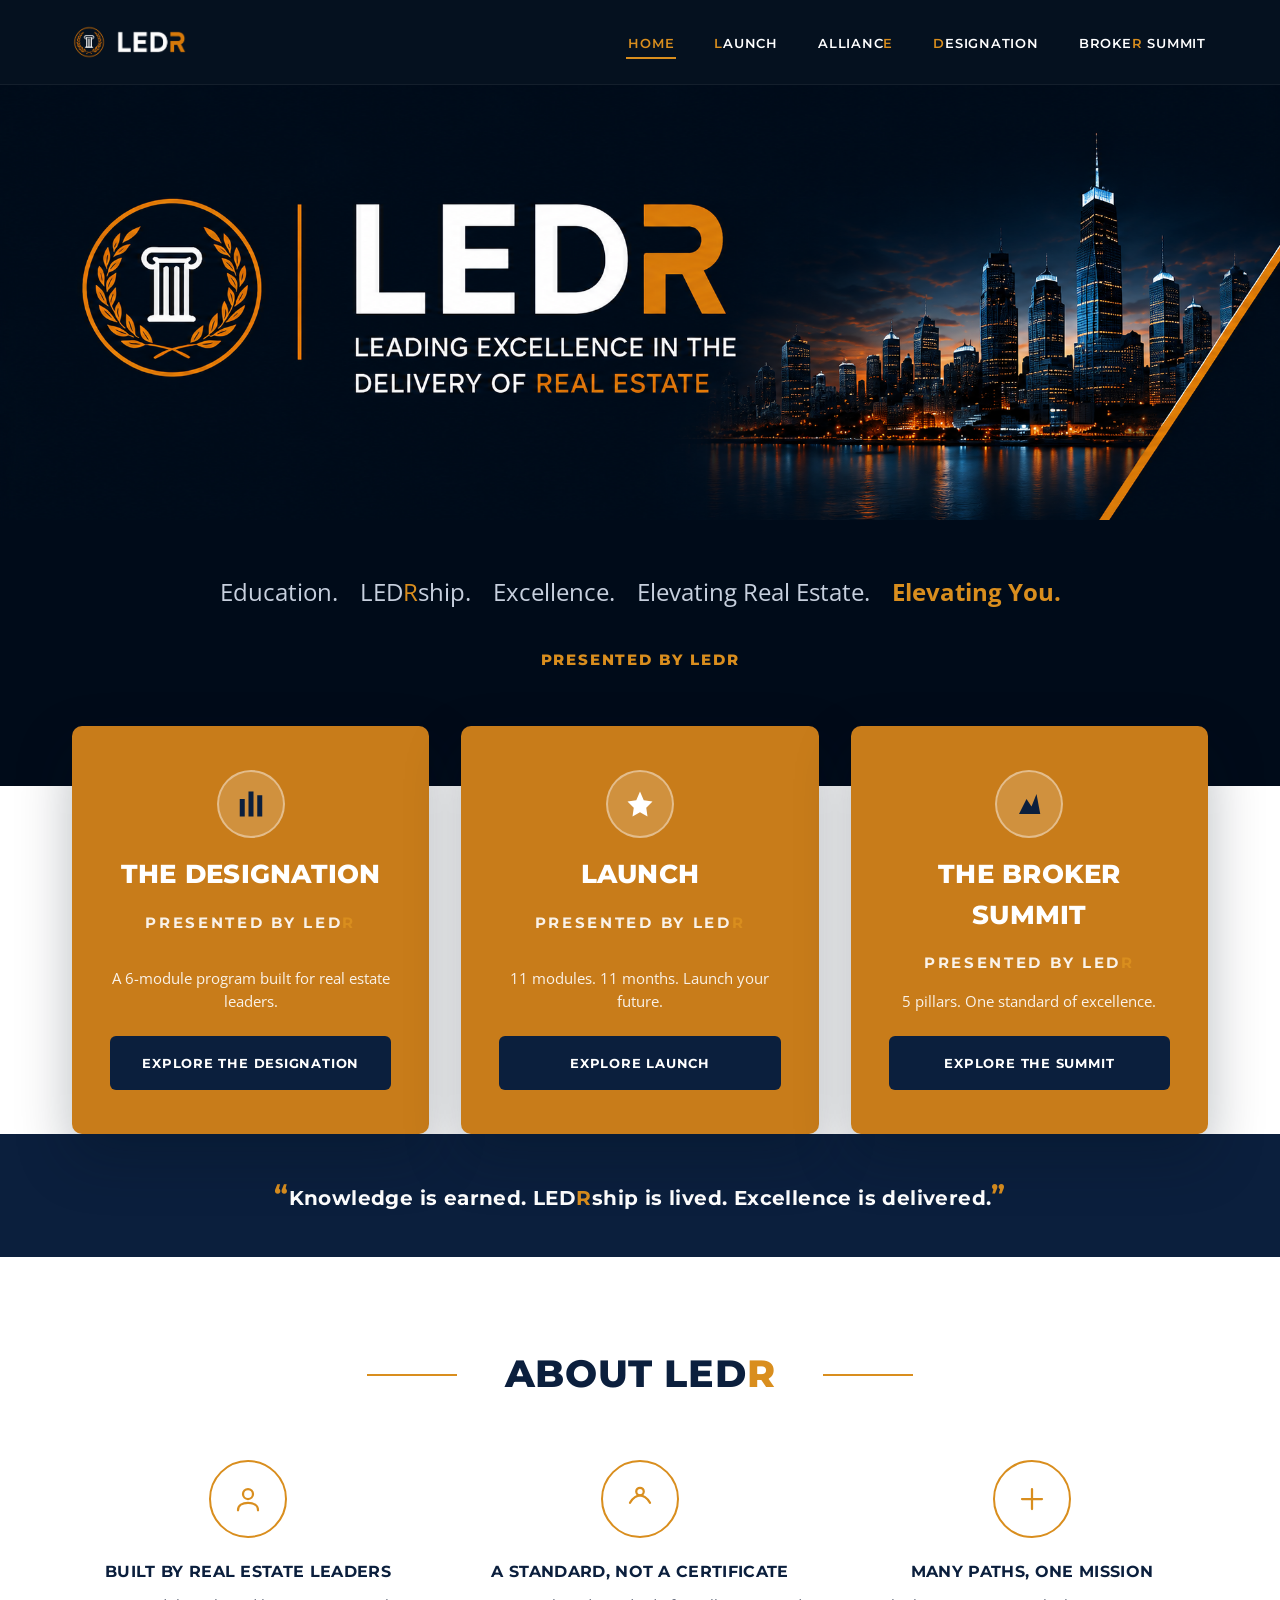
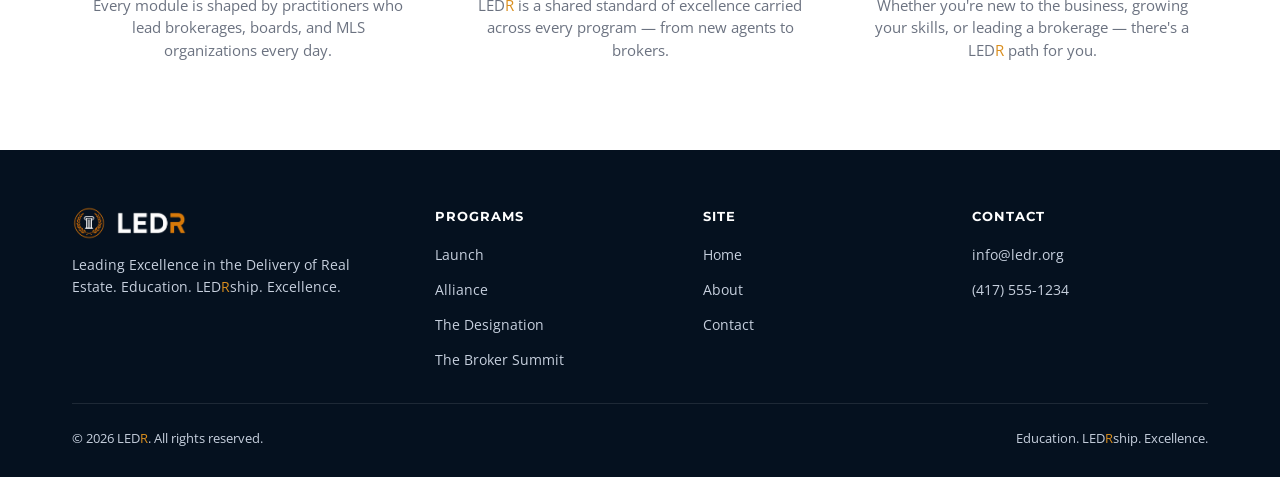
==== commit 80a62a4f: "Update 1.1 (8.7.26)" ====
--- a/index.html
+++ b/index.html
@@ -20,10 +20,10 @@
     <nav aria-label="Primary">
       <ul class="nav-links">
         <li><a href="index.html" aria-current="page">Home</a></li>
-        <li><a href="designation.html">Designation</a></li>
-        <li><a href="alliance.html">Alliance</a></li>
-        <li><a href="launch.html">Launch</a></li>
-        <li><a href="summit.html">Summit</a></li>
+        <li><a href="launch.html"><span class="nav-letter">L</span>aunch</a></li>
+        <li><a href="alliance.html">Allianc<span class="nav-letter">e</span></a></li>
+        <li><a href="designation.html"><span class="nav-letter">D</span>esignation</a></li>
+        <li><a href="summit.html">Broke<span class="nav-letter">r</span> Summit</a></li>
       </ul>
     </nav>
     <button class="nav-toggle" aria-label="Toggle navigation menu" aria-expanded="false">&#9776;</button>
@@ -115,7 +115,7 @@
           <span class="icon-circle">
             <svg width="30" height="30" viewBox="0 0 24 24" fill="none" aria-hidden="true"><path d="M4 12h16M12 4v16" stroke="#D98E1E" stroke-width="1.8" stroke-linecap="round"/></svg>
           </span>
-          <h3>Three Paths, One Mission</h3>
+          <h3>Many Paths, One Mission</h3>
           <p>Whether you're new to the business, growing your skills, or leading a brokerage — there's a LEDR path for you.</p>
         </div>
       </div>
@@ -136,9 +136,9 @@
       <div class="footer-col">
         <h4>Programs</h4>
         <ul>
+          <li><a href="launch.html">Launch</a></li>
           <li><a href="alliance.html">Alliance</a></li>
           <li><a href="designation.html">The Designation</a></li>
-          <li><a href="launch.html">Launch</a></li>
           <li><a href="summit.html">The Broker Summit</a></li>
         </ul>
       </div>
--- a/css/styles.css
+++ b/css/styles.css
@@ -161,6 +161,9 @@
   transition: border-color 0.15s ease, color 0.15s ease;
   white-space: nowrap;
 }
+
+.nav-letter { color: var(--orange); }
+
 .nav-links a:hover,
 .nav-links a[aria-current="page"] {
   color: var(--orange);
@@ -732,6 +735,9 @@
   align-items: start;
   padding-bottom: 48px;
 }
+.band-item {
+  text-align: center;
+}
 .band-item h3 {
   color: var(--white);
   font-size: 14px;
@@ -752,7 +758,7 @@
   display: flex;
   align-items: center;
   justify-content: center;
-  margin-bottom: 16px;
+  margin: 0 auto 16px;
 }
 .band-divider {
   width: 1px;
@@ -972,3 +978,28 @@
 @media (max-width: 480px) {
   .footer-grid { grid-template-columns: 1fr; }
 }
+
+.module-card.is-gold {
+  background: var(--orange-dark);
+  border-color: transparent;
+}
+.module-card.is-gold .module-number { color: rgba(255,255,255,0.85); }
+.module-card.is-gold h3 { color: var(--white); }
+.module-card.is-gold p { color: rgba(255,255,255,0.85); }
+.module-card.is-gold .icon-circle {
+  border-color: rgba(255,255,255,0.45);
+  background: rgba(255,255,255,0.14);
+}
+
+.feature-card.is-gold {
+  background: var(--orange-dark);
+  border-radius: var(--radius-md);
+  padding: 34px 22px;
+}
+.feature-card.is-gold h3 { color: var(--white); }
+.feature-card.is-gold p { color: rgba(255,255,255,0.85); }
+.feature-card.is-gold .icon-circle {
+  border-color: rgba(255,255,255,0.45);
+  background: rgba(255,255,255,0.14);
+}
+.gold-r { color: var(--orange) !important; }
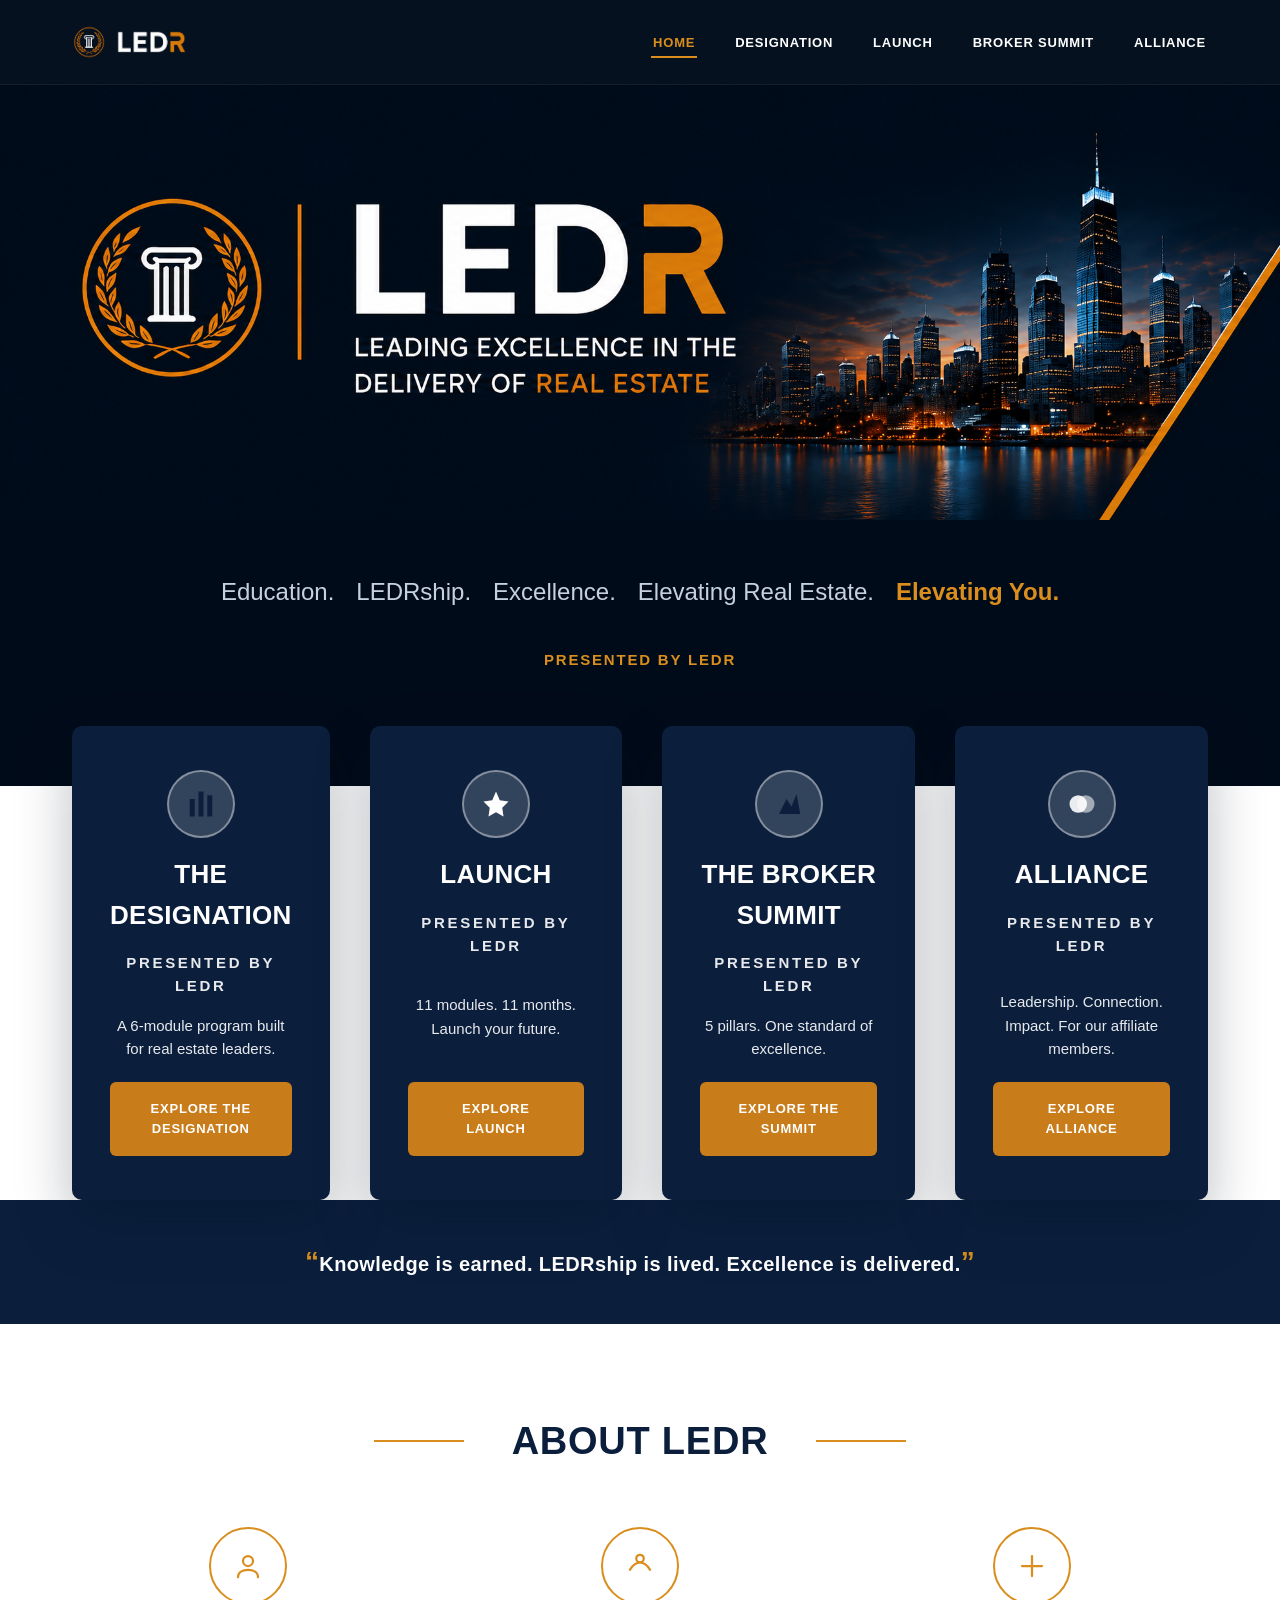
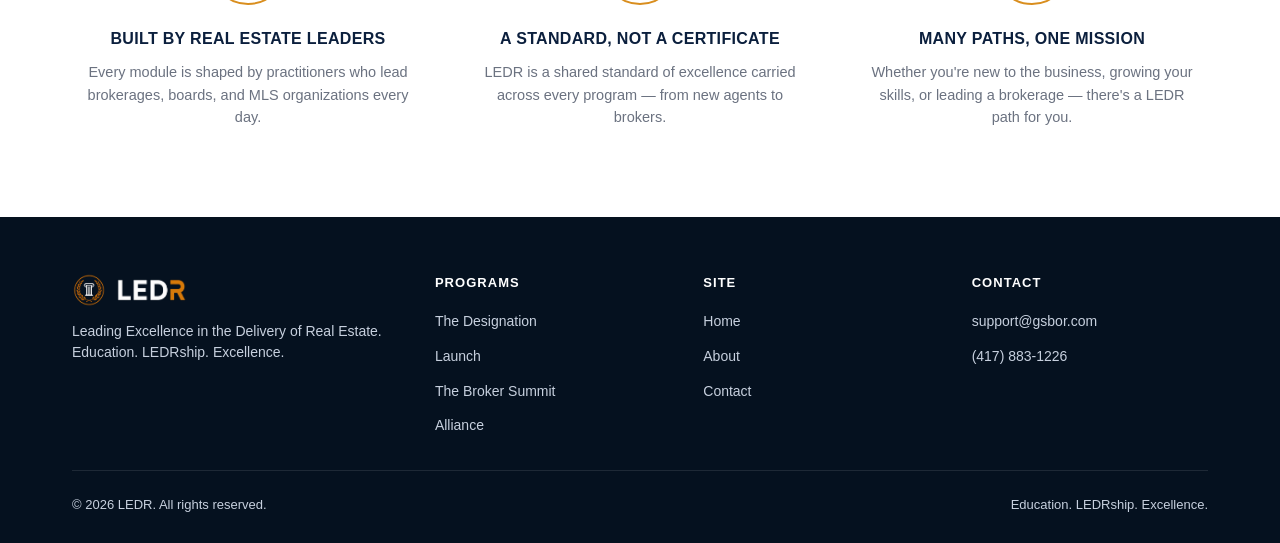
==== commit 806e721f: "Update 1.2 (9.10.26)" ====
--- a/index.html
+++ b/index.html
@@ -19,11 +19,13 @@
     </a>
     <nav aria-label="Primary">
       <ul class="nav-links">
+        
         <li><a href="index.html" aria-current="page">Home</a></li>
-        <li><a href="launch.html"><span class="nav-letter">L</span>aunch</a></li>
-        <li><a href="alliance.html">Allianc<span class="nav-letter">e</span></a></li>
-        <li><a href="designation.html"><span class="nav-letter">D</span>esignation</a></li>
-        <li><a href="summit.html">Broke<span class="nav-letter">r</span> Summit</a></li>
+        <li><a href="designation.html">Designation</a></li>
+        <li><a href="launch.html">Launch</a></li>
+        <li><a href="summit.html">Broker Summit</a></li>
+        <li><a href="alliance.html">Alliance</a></li>
+        
       </ul>
     </nav>
     <button class="nav-toggle" aria-label="Toggle navigation menu" aria-expanded="false">&#9776;</button>
@@ -48,9 +50,9 @@
     </div>
   </section>
 
-  <!-- ============ PROGRAM CARDS ============ -->
+   <!-- ============ PROGRAM CARDS ============ -->
   <div class="container program-cards-wrap">
-    <div class="grid grid-3">
+    <div class="grid grid-4">
 
       <article class="program-card is-featured">
         <span class="icon-badge">
@@ -59,7 +61,7 @@
         <h3>The Designation</h3>
         <p class="eyebrow on-card">Presented by LEDR</p>
         <p>A 6-module program built for real estate leaders.</p>
-        <a href="designation.html" class="btn btn-navy">Explore the Designation</a>
+        <a href="designation.html" class="btn btn-primary">Explore the Designation</a>
       </article>
 
       <article class="program-card is-featured">
@@ -69,7 +71,7 @@
         <h3>Launch</h3>
         <p class="eyebrow on-card">Presented by LEDR</p>
         <p>11 modules. 11 months. Launch your future.</p>
-        <a href="launch.html" class="btn btn-navy">Explore Launch</a>
+        <a href="launch.html" class="btn btn-primary">Explore Launch</a>
       </article>
 
       <article class="program-card is-featured">
@@ -79,7 +81,17 @@
         <h3>The Broker Summit</h3>
         <p class="eyebrow on-card">Presented by LEDR</p>
         <p>5 pillars. One standard of excellence.</p>
-        <a href="summit.html" class="btn btn-navy">Explore the Summit</a>
+        <a href="summit.html" class="btn btn-primary">Explore the Summit</a>
+      </article>
+
+      <article class="program-card is-featured">
+        <span class="icon-badge">
+          <svg width="30" height="30" viewBox="0 0 24 24" fill="none" aria-hidden="true"><circle cx="9" cy="12" r="7" fill="#FFFFFF" fill-opacity="0.9"/><circle cx="15" cy="12" r="7" fill="#FFFFFF" fill-opacity="0.55"/></svg>
+        </span>
+        <h3>Alliance</h3>
+        <p class="eyebrow on-card">Presented by LEDR</p>
+        <p>Leadership. Connection. Impact. For our affiliate members.</p>
+        <a href="alliance.html" class="btn btn-primary">Explore Alliance</a>
       </article>
 
     </div>
@@ -131,15 +143,15 @@
         <div class="footer-brand">
           <img src="images/logo-mark.png" alt="" class="brand-mark">
           <img src="images/ledr-wordmark.png" alt="LEDR" class="brand-wordmark">
-        </div>        <p style="max-width:280px;font-size:14px;">Leading Excellence in the Delivery of Real Estate. Education. LEDRship. Excellence.</p>
+        </div>               <p style="max-width:360px;font-size:14px;">Leading Excellence in the Delivery of Real Estate.<br>Education. LEDRship. Excellence.</p>
       </div>
       <div class="footer-col">
         <h4>Programs</h4>
         <ul>
+          <li><a href="designation.html">The Designation</a></li>
           <li><a href="launch.html">Launch</a></li>
+          <li><a href="summit.html">The Broker Summit</a></li>
           <li><a href="alliance.html">Alliance</a></li>
-          <li><a href="designation.html">The Designation</a></li>
-          <li><a href="summit.html">The Broker Summit</a></li>
         </ul>
       </div>
       <div class="footer-col">
@@ -153,8 +165,8 @@
       <div class="footer-col">
         <h4>Contact</h4>
         <ul>
-          <li><a href="mailto:info@ledr.org">info@ledr.org</a></li>
-          <li><a href="tel:14175551234">(417) 555-1234</a></li>
+          <li><a href="mailto:info@ledr.org">support@gsbor.com</a></li>
+          <li><a href="tel:14175551234">(417) 883-1226</a></li>
         </ul>
       </div>
     </div>
--- a/css/styles.css
+++ b/css/styles.css
@@ -23,8 +23,8 @@
   --text-on-navy: #FFFFFF;
   --text-muted-on-navy: #C7D0DE;
 
-  --font-display: 'Montserrat', 'Arial Narrow', sans-serif;
-  --font-body: 'Open Sans', Arial, sans-serif;
+  --font-display: 'Helvetica Neue', Helvetica, Arial, sans-serif;
+  --font-body: 'Helvetica Neue', Helvetica, Arial, sans-serif;
 
   --container-width: 1200px;
   --radius-sm: 6px;
@@ -285,13 +285,15 @@
 
 .hero-media {
   position: relative;
-  min-height: 360px;
+  min-height: clamp(220px, 32vw, 400px);
   background: var(--navy-mid);
 }
 .hero-media img {
   width: 100%;
   height: 100%;
-  object-fit: cover;
+  object-fit: contain;
+  object-position: 15% center;
+  background: var(--navy-mid);
   position: absolute;
   inset: 0;
 }
@@ -327,7 +329,6 @@
 @media (max-width: 860px) {
   .hero-grid { grid-template-columns: 1fr; min-height: unset; }
   .hero-content { padding: 48px 24px 40px; max-width: none; }
-  .hero-media { min-height: 260px; }
 }
 
 /* Full-bleed centered hero (LEDR home) */
@@ -843,7 +844,7 @@
   gap: 16px;
 }
 .program-card.is-featured {
-  background: var(--orange-dark);
+  background: var(--navy-dark);
   color: var(--white);
 }
 .program-card.is-featured .eyebrow,
@@ -983,12 +984,12 @@
   background: var(--orange-dark);
   border-color: transparent;
 }
-.module-card.is-gold .module-number { color: rgba(255,255,255,0.85); }
-.module-card.is-gold h3 { color: var(--white); }
-.module-card.is-gold p { color: rgba(255,255,255,0.85); }
+.module-card.is-gold .module-number { color: var(--navy-dark); }
+.module-card.is-gold h3 { color: var(--navy-dark); }
+.module-card.is-gold p { color: var(--navy-dark); }
 .module-card.is-gold .icon-circle {
-  border-color: rgba(255,255,255,0.45);
-  background: rgba(255,255,255,0.14);
+  border-color: rgba(11,31,61,0.35);
+  background: rgba(11,31,61,0.08);
 }
 
 .feature-card.is-gold {
@@ -1002,4 +1003,3 @@
   border-color: rgba(255,255,255,0.45);
   background: rgba(255,255,255,0.14);
 }
-.gold-r { color: var(--orange) !important; }
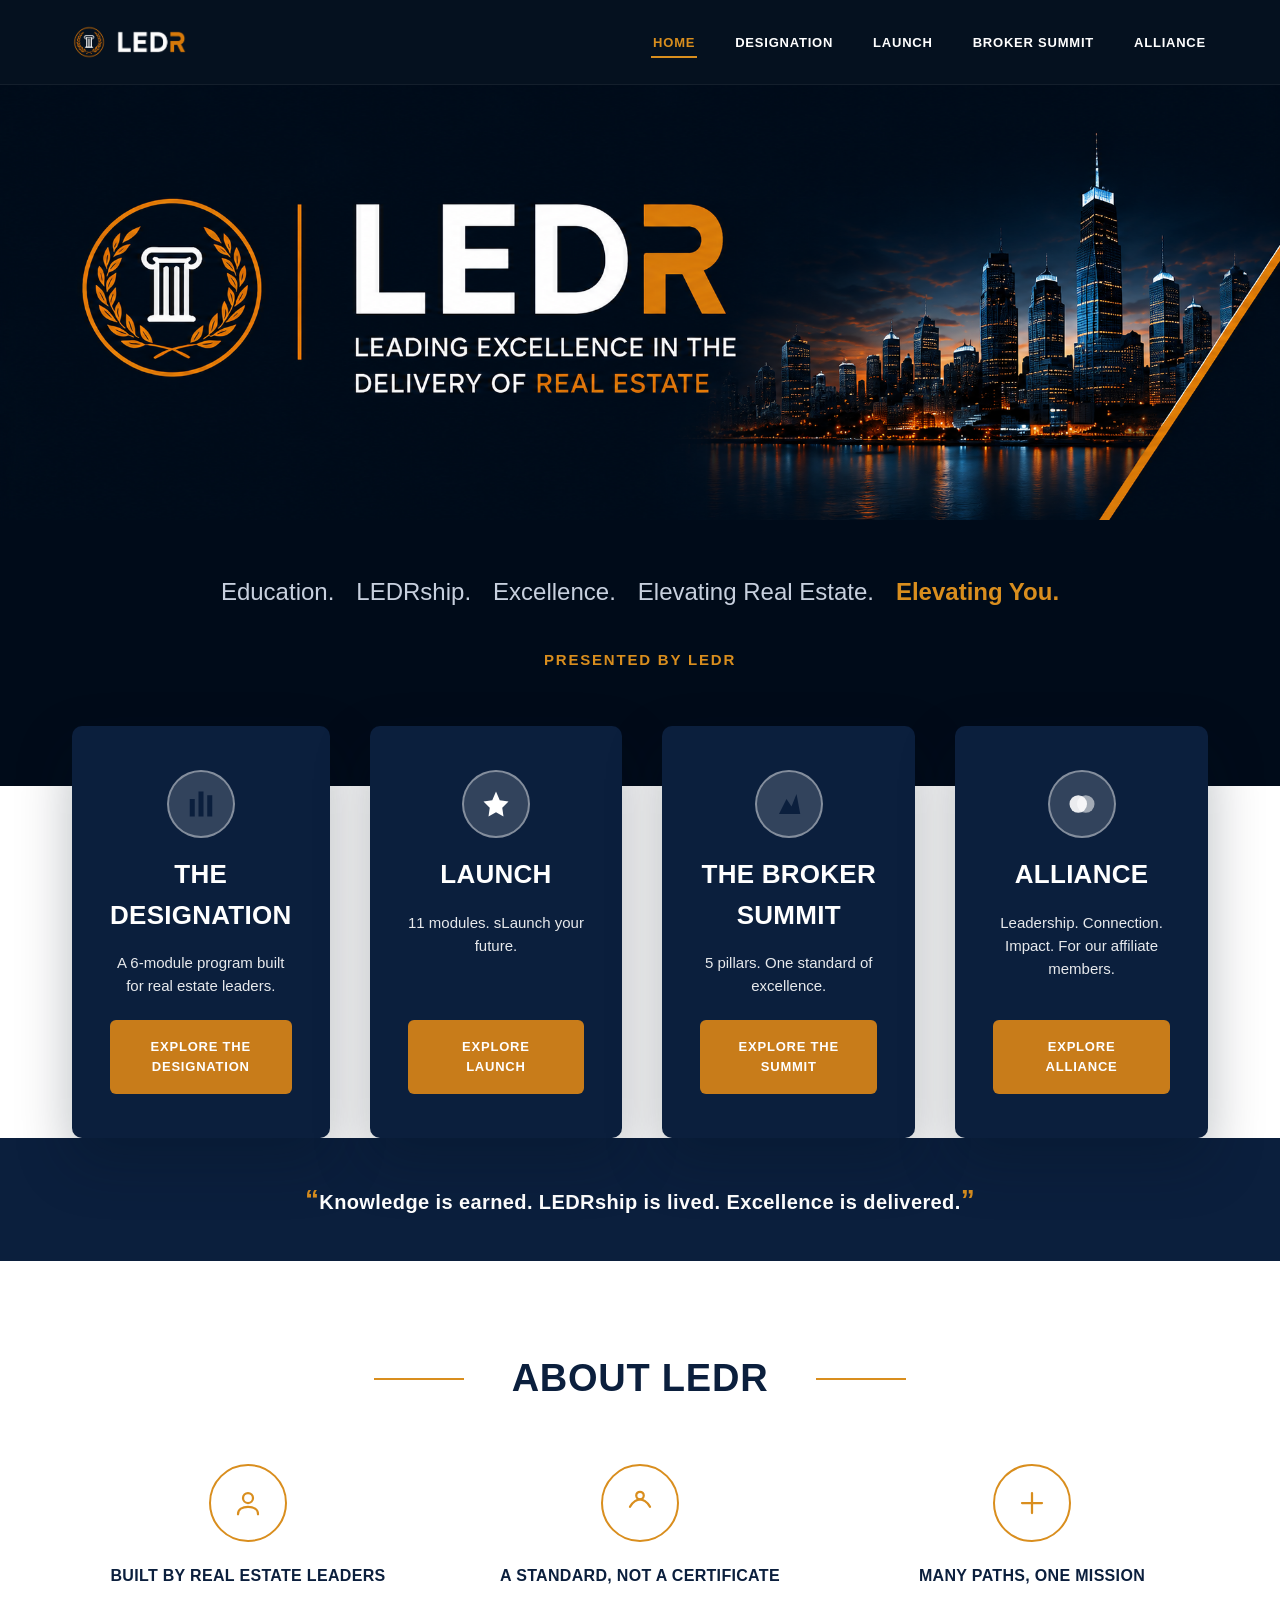
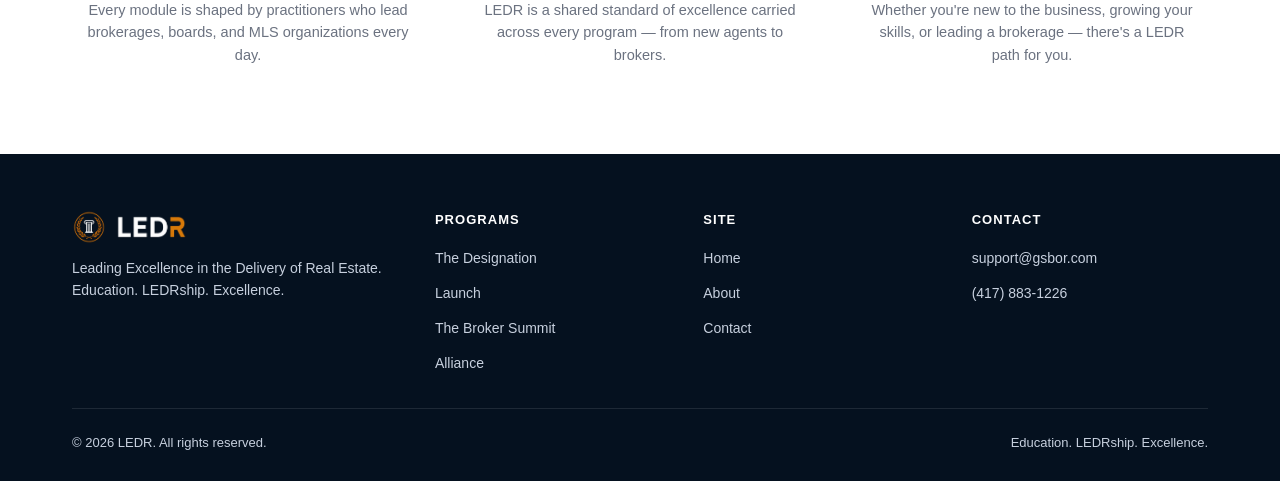
==== commit 4b404597: "v1.2.1 (Links + misc.)" ====
--- a/index.html
+++ b/index.html
@@ -59,7 +59,6 @@
           <svg width="30" height="30" viewBox="0 0 24 24" fill="none" aria-hidden="true"><rect x="10" y="2" width="4" height="20" fill="#0B1F3D"/><rect x="3" y="8" width="4" height="14" fill="#0B1F3D"/><rect x="17" y="5" width="4" height="17" fill="#0B1F3D"/></svg>
         </span>
         <h3>The Designation</h3>
-        <p class="eyebrow on-card">Presented by LEDR</p>
         <p>A 6-module program built for real estate leaders.</p>
         <a href="designation.html" class="btn btn-primary">Explore the Designation</a>
       </article>
@@ -69,8 +68,7 @@
           <svg width="30" height="30" viewBox="0 0 24 24" fill="none" aria-hidden="true"><path d="M12 2 L15 9 L22 10 L17 15 L18 22 L12 18.5 L6 22 L7 15 L2 10 L9 9 Z" fill="#FFFFFF"/></svg>
         </span>
         <h3>Launch</h3>
-        <p class="eyebrow on-card">Presented by LEDR</p>
-        <p>11 modules. 11 months. Launch your future.</p>
+        <p>11 modules. sLaunch your future.</p>
         <a href="launch.html" class="btn btn-primary">Explore Launch</a>
       </article>
 
@@ -79,7 +77,6 @@
           <svg width="30" height="30" viewBox="0 0 24 24" fill="none" aria-hidden="true"><path d="M4 20 L10 8 L14 14 L18 4 L21 20 Z" fill="#0B1F3D"/></svg>
         </span>
         <h3>The Broker Summit</h3>
-        <p class="eyebrow on-card">Presented by LEDR</p>
         <p>5 pillars. One standard of excellence.</p>
         <a href="summit.html" class="btn btn-primary">Explore the Summit</a>
       </article>
@@ -89,7 +86,6 @@
           <svg width="30" height="30" viewBox="0 0 24 24" fill="none" aria-hidden="true"><circle cx="9" cy="12" r="7" fill="#FFFFFF" fill-opacity="0.9"/><circle cx="15" cy="12" r="7" fill="#FFFFFF" fill-opacity="0.55"/></svg>
         </span>
         <h3>Alliance</h3>
-        <p class="eyebrow on-card">Presented by LEDR</p>
         <p>Leadership. Connection. Impact. For our affiliate members.</p>
         <a href="alliance.html" class="btn btn-primary">Explore Alliance</a>
       </article>
--- a/css/styles.css
+++ b/css/styles.css
@@ -312,19 +312,7 @@
   letter-spacing: 0.08em;
   text-transform: uppercase;
 }
-/* Orange diagonal wedge accent, echoes the mockups */
-.hero-media::after {
-  content: "";
-  position: absolute;
-  right: 0;
-  bottom: 0;
-  width: 0;
-  height: 0;
-  border-style: solid;
-  border-width: 0 0 170px 170px;
-  border-color: transparent transparent var(--orange) transparent;
-  z-index: 3;
-}
+
 
 @media (max-width: 860px) {
   .hero-grid { grid-template-columns: 1fr; min-height: unset; }
@@ -544,6 +532,36 @@
 }
 .btn-navy:hover { background: var(--navy-mid); }
 
+.module-select {
+  appearance: none;
+  -webkit-appearance: none;
+  -moz-appearance: none;
+  display: inline-block;
+  font-family: var(--font-display);
+  font-weight: 700;
+  font-size: 13px;
+  letter-spacing: 0.06em;
+  text-transform: uppercase;
+  padding: 15px 42px 15px 30px;
+  border-radius: var(--radius-sm);
+  border: 2px solid transparent;
+  background-color: var(--orange-dark);
+  color: var(--white);
+  cursor: pointer;
+  background-image: url("data:image/svg+xml;utf8,<svg xmlns='http://www.w3.org/2000/svg' viewBox='0 0 20 20'><path fill='%23ffffff' d='M5 7l5 5 5-5z'/></svg>");
+  background-repeat: no-repeat;
+  background-position: right 14px center;
+  background-size: 14px;
+  transition: background-color 0.15s ease;
+}
+.module-select:hover { background-color: var(--orange-darker); }
+.module-select option {
+  color: var(--navy-dark);
+  background: var(--white);
+  text-transform: none;
+  letter-spacing: normal;
+}
+
 /* =========================================================
    SECTION HEADERS
    ========================================================= */
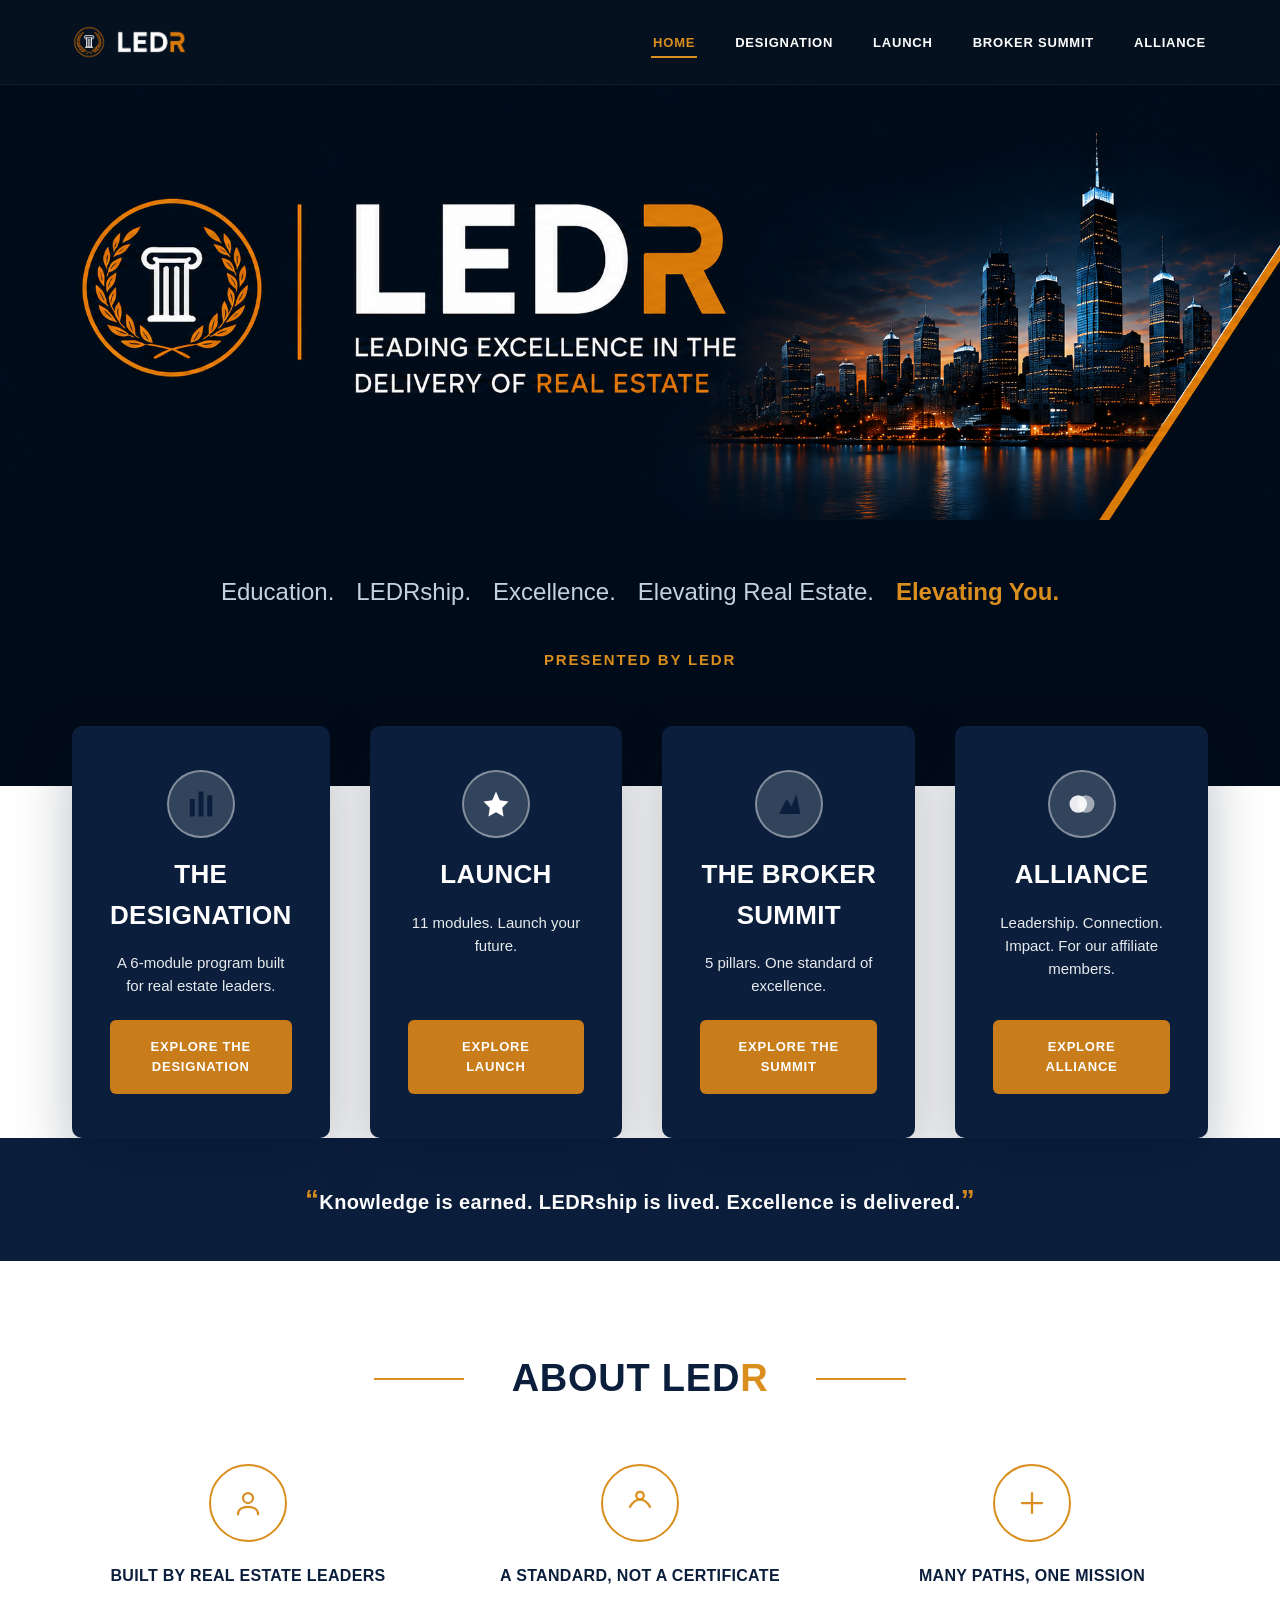
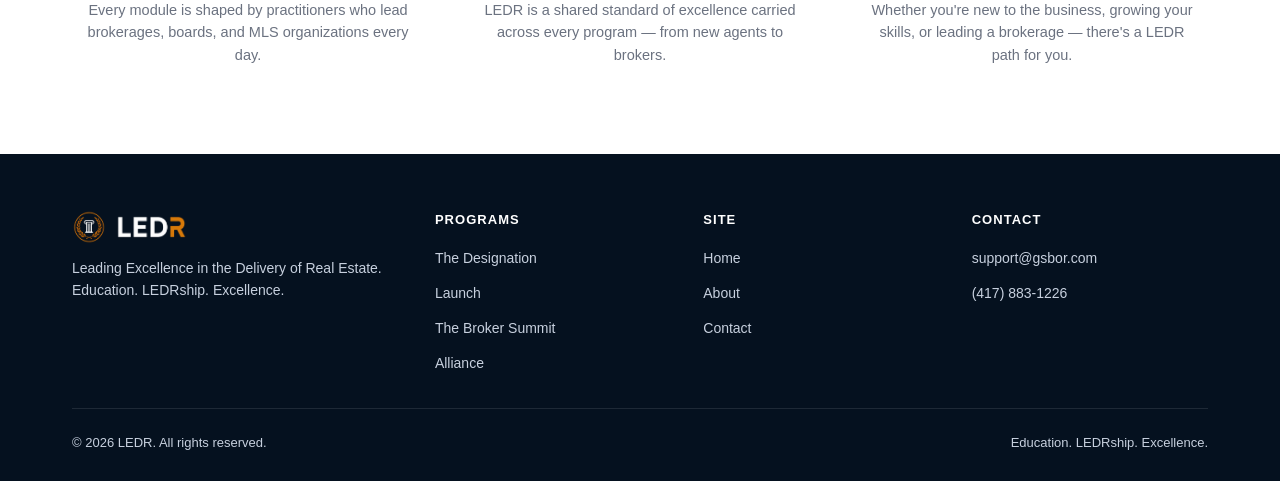
==== commit 0b22c6cd: "v1.2.1.0 (gold r)" ====
--- a/index.html
+++ b/index.html
@@ -68,7 +68,7 @@
           <svg width="30" height="30" viewBox="0 0 24 24" fill="none" aria-hidden="true"><path d="M12 2 L15 9 L22 10 L17 15 L18 22 L12 18.5 L6 22 L7 15 L2 10 L9 9 Z" fill="#FFFFFF"/></svg>
         </span>
         <h3>Launch</h3>
-        <p>11 modules. sLaunch your future.</p>
+        <p>11 modules. Launch your future.</p>
         <a href="launch.html" class="btn btn-primary">Explore Launch</a>
       </article>
 
@@ -98,12 +98,11 @@
     <p><span class="mark">&#8220;</span>Knowledge is earned. LEDRship is lived. Excellence is delivered.<span class="mark">&#8221;</span></p>
   </div>
 
-  <!-- ============ ABOUT ============ -->
+  <!-- ============ ABOUT ==========s== -->
   <section class="section" id="about">
     <div class="container">
       <div class="section-heading">
-        <div class="rule"><h2>About LEDR</h2></div>
-      </div>
+     <div class="rule"><h2>About LED<span style="color: var(--orange);">R</span></h2></div>      </div>
       <div class="grid grid-3">
         <div class="feature-card">
           <span class="icon-circle">
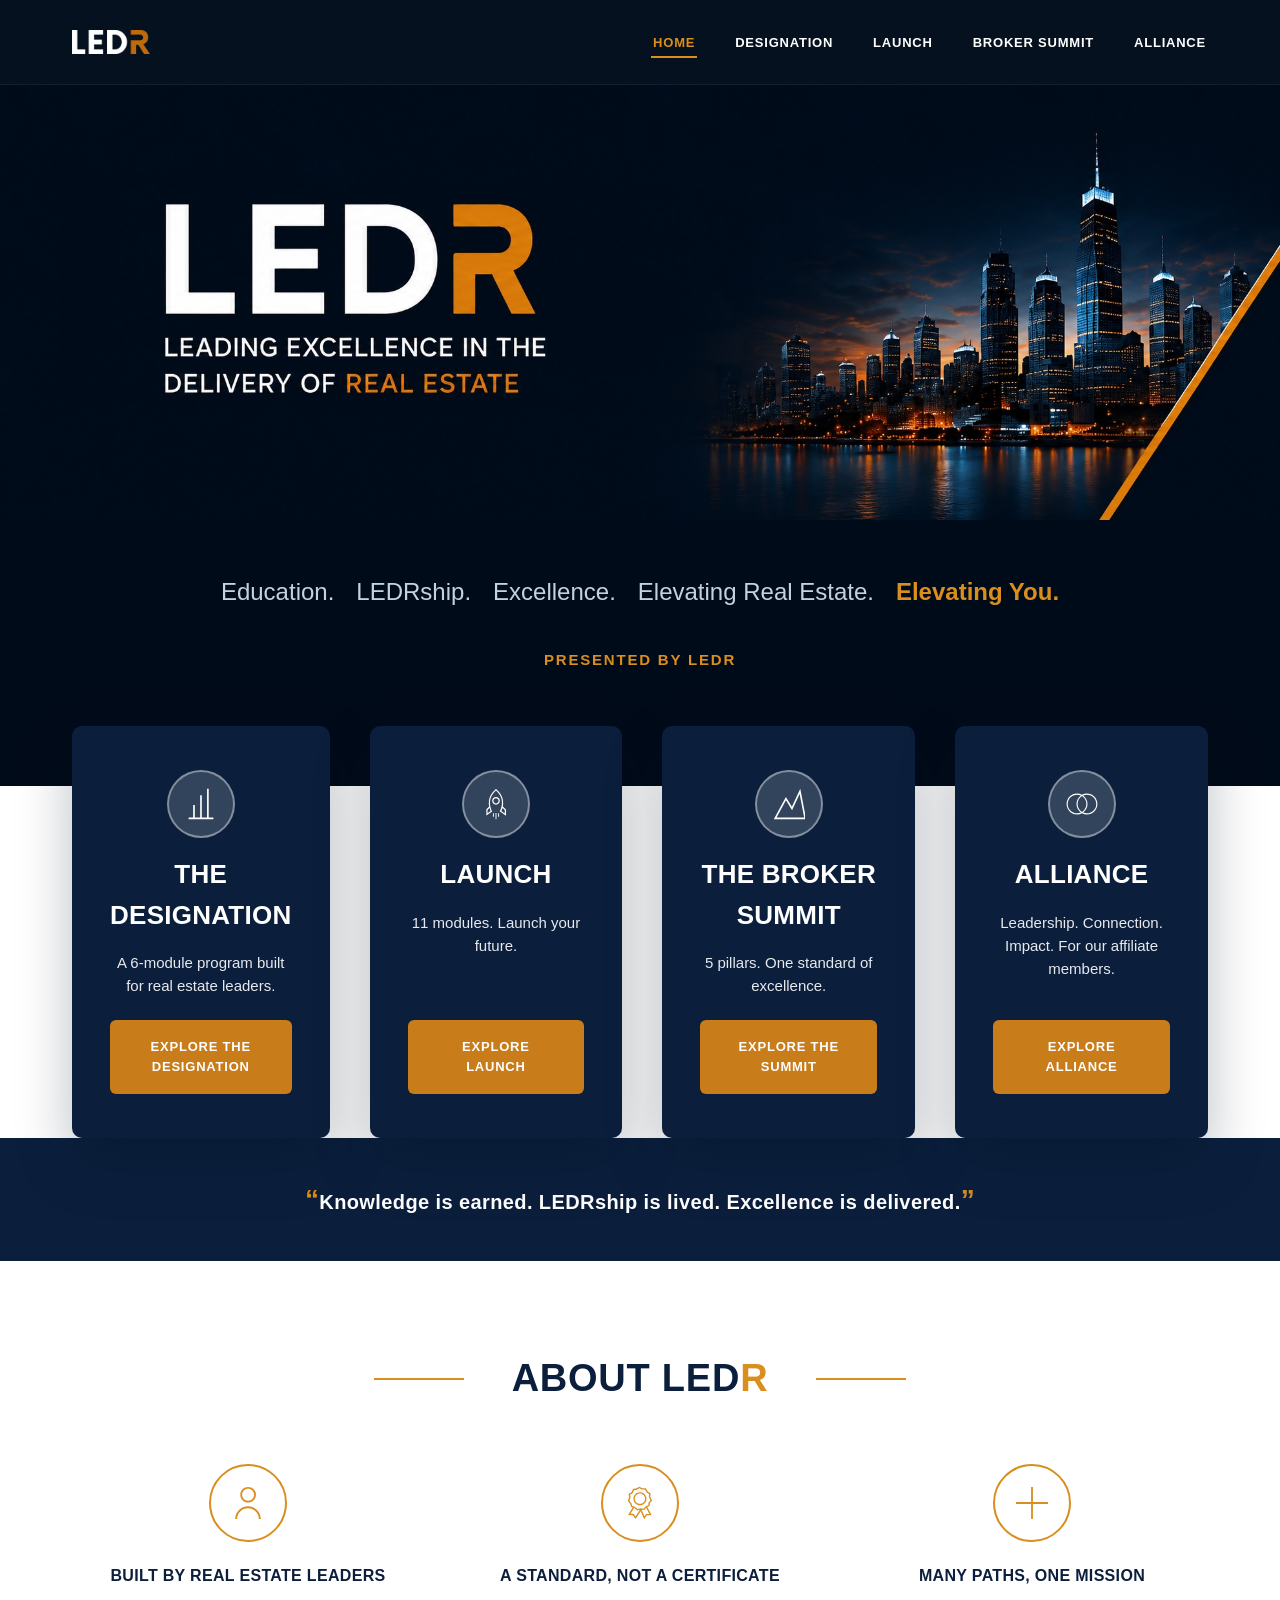
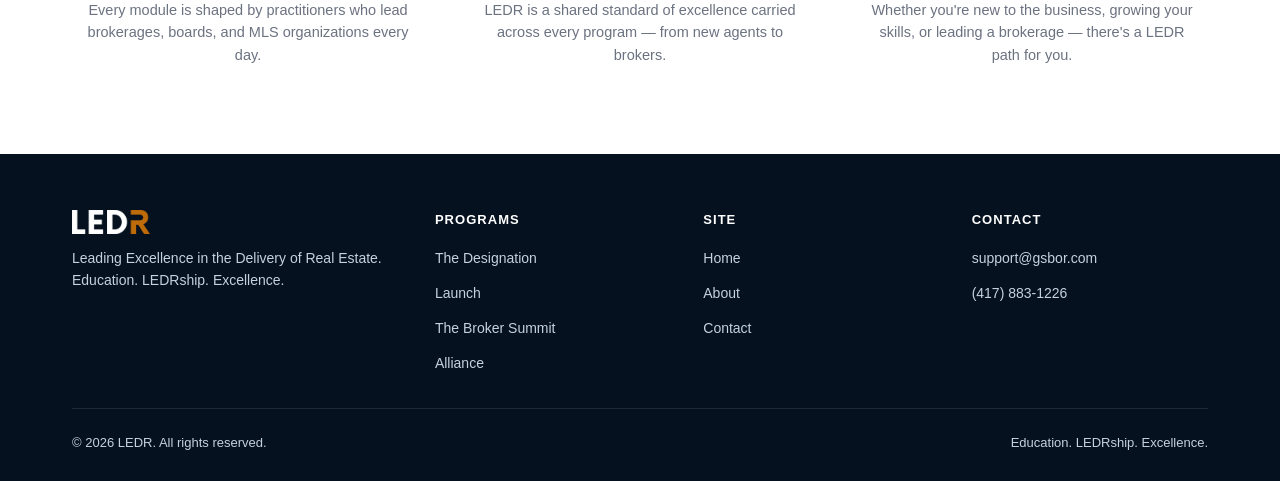
==== commit 8dc253ca: "v1.3 (graphic overhaul)" ====
--- a/index.html
+++ b/index.html
@@ -14,9 +14,7 @@
 <header class="site-header">
   <div class="container nav-wrap">
     <a href="index.html" class="brand">
-      <img src="images/logo-mark.png" alt="" class="brand-mark">
-      <img src="images/ledr-wordmark.png" alt="LEDR" class="brand-wordmark">
-    </a>
+    <img src="images/ledr-logo.png" alt="LEDR" class="brand-wordmark">    </a>
     <nav aria-label="Primary">
       <ul class="nav-links">
         
@@ -56,7 +54,7 @@
 
       <article class="program-card is-featured">
         <span class="icon-badge">
-          <svg width="30" height="30" viewBox="0 0 24 24" fill="none" aria-hidden="true"><rect x="10" y="2" width="4" height="20" fill="#0B1F3D"/><rect x="3" y="8" width="4" height="14" fill="#0B1F3D"/><rect x="17" y="5" width="4" height="17" fill="#0B1F3D"/></svg>
+          <img src="images/icons/white/ledr-bar-chart.svg" alt="" width="32" height="32">        
         </span>
         <h3>The Designation</h3>
         <p>A 6-module program built for real estate leaders.</p>
@@ -65,7 +63,7 @@
 
       <article class="program-card is-featured">
         <span class="icon-badge">
-          <svg width="30" height="30" viewBox="0 0 24 24" fill="none" aria-hidden="true"><path d="M12 2 L15 9 L22 10 L17 15 L18 22 L12 18.5 L6 22 L7 15 L2 10 L9 9 Z" fill="#FFFFFF"/></svg>
+          <img src="images/icons/white/ledr-rocket.svg" alt="" width="32" height="32">
         </span>
         <h3>Launch</h3>
         <p>11 modules. Launch your future.</p>
@@ -74,7 +72,7 @@
 
       <article class="program-card is-featured">
         <span class="icon-badge">
-          <svg width="30" height="30" viewBox="0 0 24 24" fill="none" aria-hidden="true"><path d="M4 20 L10 8 L14 14 L18 4 L21 20 Z" fill="#0B1F3D"/></svg>
+          <img src="images/icons/white/ledr-mountain.svg" alt="" width="32" height="32">
         </span>
         <h3>The Broker Summit</h3>
         <p>5 pillars. One standard of excellence.</p>
@@ -83,7 +81,7 @@
 
       <article class="program-card is-featured">
         <span class="icon-badge">
-          <svg width="30" height="30" viewBox="0 0 24 24" fill="none" aria-hidden="true"><circle cx="9" cy="12" r="7" fill="#FFFFFF" fill-opacity="0.9"/><circle cx="15" cy="12" r="7" fill="#FFFFFF" fill-opacity="0.55"/></svg>
+          <img src="images/icons/white/ledr-venn.svg" alt="" width="32" height="32">
         </span>
         <h3>Alliance</h3>
         <p>Leadership. Connection. Impact. For our affiliate members.</p>
@@ -106,21 +104,21 @@
       <div class="grid grid-3">
         <div class="feature-card">
           <span class="icon-circle">
-            <svg width="30" height="30" viewBox="0 0 24 24" fill="none" aria-hidden="true"><circle cx="12" cy="8" r="4" stroke="#D98E1E" stroke-width="1.8"/><path d="M4 21c0-4 3.6-6 8-6s8 2 8 6" stroke="#D98E1E" stroke-width="1.8" stroke-linecap="round"/></svg>
+            <img src="images/icons/orange/ledr-person.svg" alt="" width="34" height="34">
           </span>
           <h3>Built by Real Estate Leaders</h3>
           <p>Every module is shaped by practitioners who lead brokerages, boards, and MLS organizations every day.</p>
         </div>
         <div class="feature-card">
           <span class="icon-circle">
-            <svg width="30" height="30" viewBox="0 0 24 24" fill="none" aria-hidden="true"><path d="M4 15c2-4 6-6 8-6s6 2 8 6" stroke="#D98E1E" stroke-width="1.8" stroke-linecap="round"/><circle cx="12" cy="6" r="3" stroke="#D98E1E" stroke-width="1.8"/></svg>
+            <img src="images/icons/orange/ledr-award.svg" alt="" width="34" height="34">
           </span>
           <h3>A Standard, Not a Certificate</h3>
           <p>LEDR is a shared standard of excellence carried across every program — from new agents to brokers.</p>
         </div>
         <div class="feature-card">
           <span class="icon-circle">
-            <svg width="30" height="30" viewBox="0 0 24 24" fill="none" aria-hidden="true"><path d="M4 12h16M12 4v16" stroke="#D98E1E" stroke-width="1.8" stroke-linecap="round"/></svg>
+            <img src="images/icons/orange/ledr-plus.svg" alt="" width="34" height="34">
           </span>
           <h3>Many Paths, One Mission</h3>
           <p>Whether you're new to the business, growing your skills, or leading a brokerage — there's a LEDR path for you.</p>
@@ -136,9 +134,7 @@
     <div class="footer-grid">
       <div>
         <div class="footer-brand">
-          <img src="images/logo-mark.png" alt="" class="brand-mark">
-          <img src="images/ledr-wordmark.png" alt="LEDR" class="brand-wordmark">
-        </div>               <p style="max-width:360px;font-size:14px;">Leading Excellence in the Delivery of Real Estate.<br>Education. LEDRship. Excellence.</p>
+          <img src="images/ledr-logo.png" alt="LEDR" class="brand-wordmark">        </div>               <p style="max-width:360px;font-size:14px;">Leading Excellence in the Delivery of Real Estate.<br>Education. LEDRship. Excellence.</p>
       </div>
       <div class="footer-col">
         <h4>Programs</h4>
